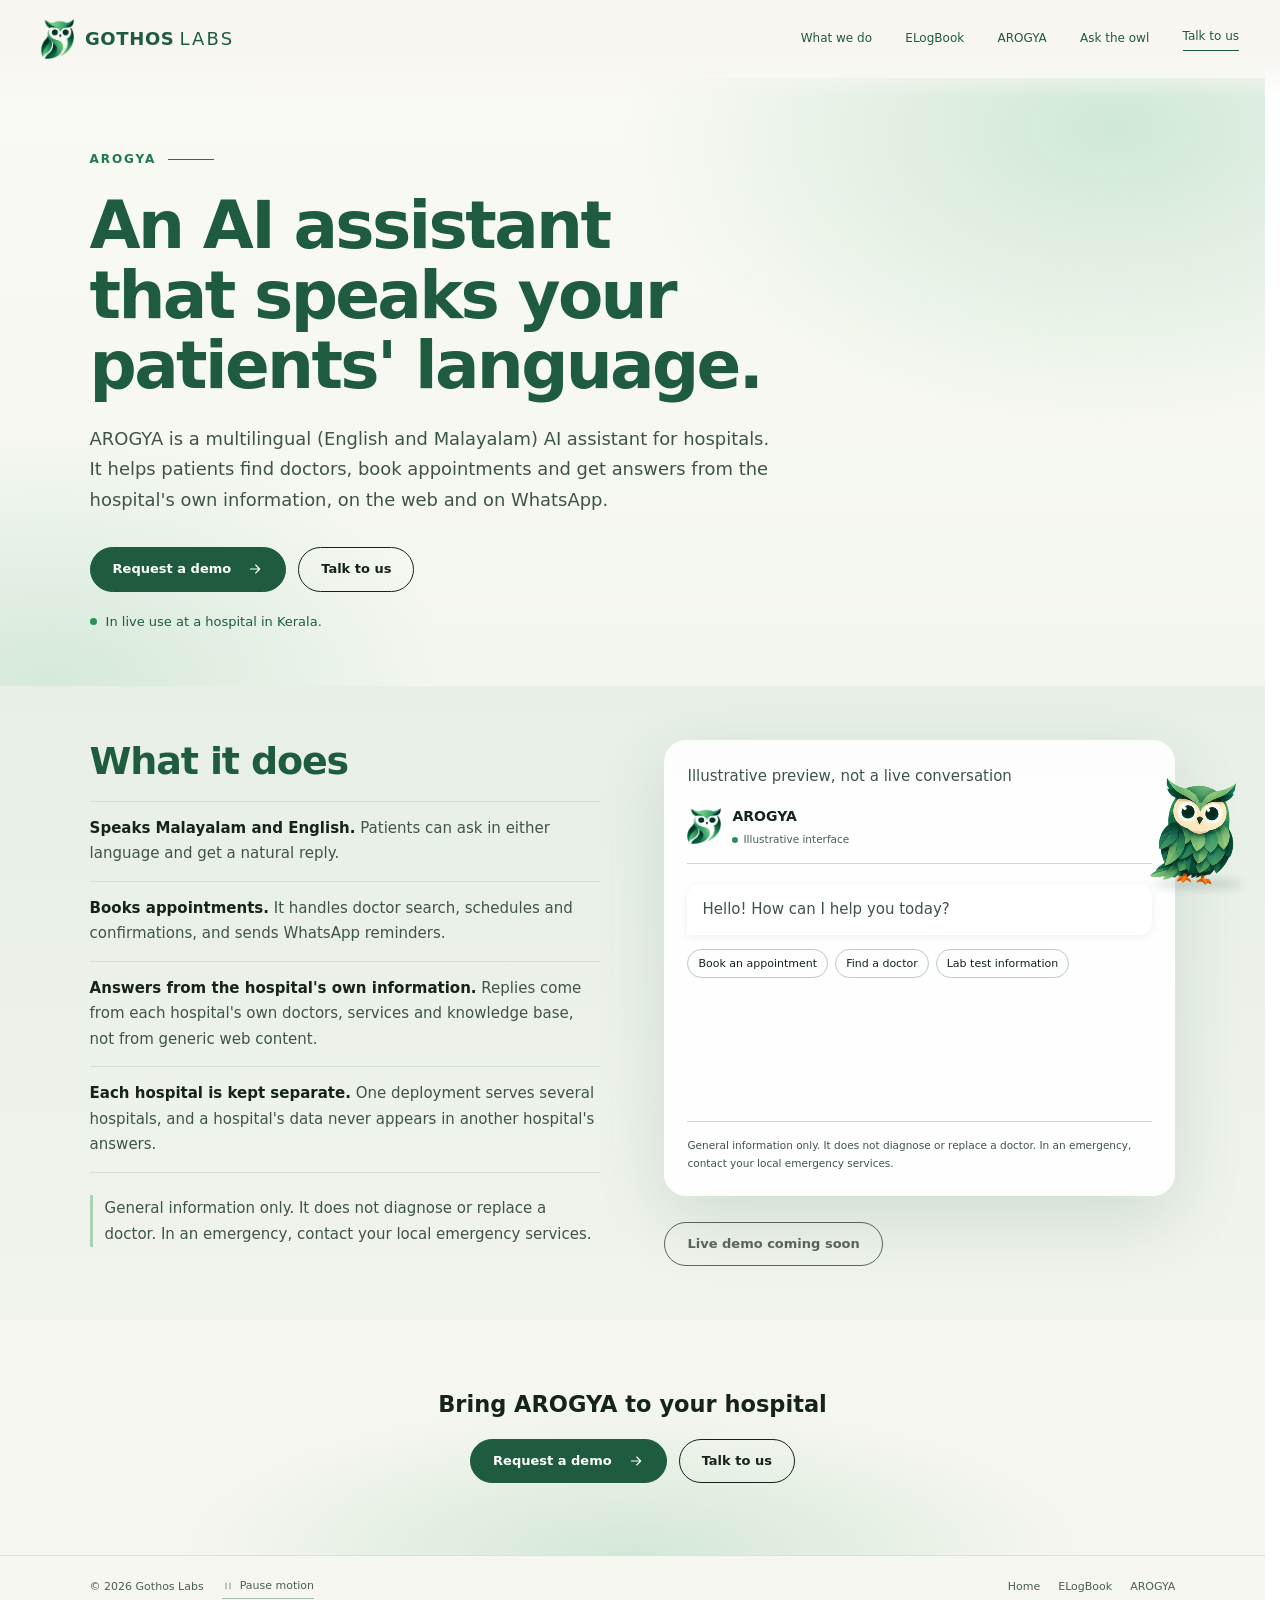
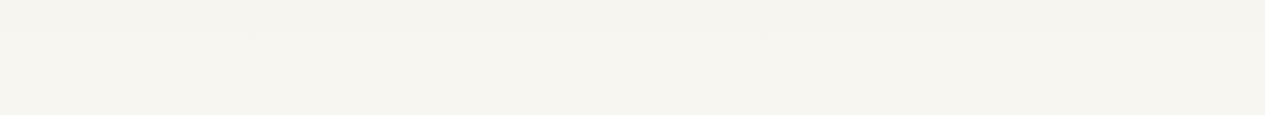
==== arogya.html @ 350c5240 "Rebuild landing as six full-screen sections with product pages Six-section deck with a one-gesture-p" ====
<!doctype html>
<html lang="en"><head>
<meta charset="utf-8"><meta name="viewport" content="width=device-width,initial-scale=1"><meta name="theme-color" content="#f7f6f1"><meta name="description" content="AROGYA is a multilingual (English and Malayalam) AI assistant for hospitals. It helps patients find doctors, book appointments and get answers from the hospital's own information, on the web and on WhatsApp."><title>AROGYA | Gothos Labs</title>
<link rel="icon" type="image/png" href="assets/logo/gothos-logo.png"><link rel="preload" href="assets/owl/owl-atlas.webp" as="image" type="image/webp"><link rel="preload" href="fonts/poppins-400.woff2" as="font" type="font/woff2" crossorigin><link rel="stylesheet" href="styles.css?v=deck-3"><link rel="stylesheet" href="product-page.css?v=deck-3"><link rel="stylesheet" href="owl-chat.css?v=deck-3"><script defer src="site.js?v=deck-3"></script><script defer src="owl.js?v=deck-3"></script><script defer src="chat.js?v=sprite-1"></script>
</head><body class="product-page">
<a class="skip-link" href="#main">Skip to content</a><svg aria-hidden="true" class="svg-definitions" xmlns="http://www.w3.org/2000/svg"><defs>
<symbol id="arrow" viewBox="0 0 24 24"><path d="M5 12h14m-6-6 6 6-6 6" fill="none" stroke="currentColor" stroke-linecap="round" stroke-linejoin="round" stroke-width="1.6"></path></symbol>
</defs></svg>
<header class="site-header"><a class="brand" href="index.html#top" aria-label="Gothos Labs home"><img src="assets/logo/gothos-logo.png" alt="" width="33" height="40"><span>GOTHOS<span class="brand-labs">LABS</span></span></a><nav class="nav-links" id="navigation" aria-label="Main navigation"><a href="index.html#what-we-do">What we do</a><a href="elogbook.html">ELogBook</a><a href="arogya.html" aria-current="page">AROGYA</a><button type="button" data-chat>Ask the owl</button><a class="nav-cta" href="index.html#contact">Talk to us</a></nav><button class="menu-button" id="menu-button" type="button" aria-label="Open navigation" aria-controls="navigation" aria-expanded="false"><svg aria-hidden="true" viewBox="0 0 24 24" fill="none" stroke="currentColor" stroke-width="1.5"><path d="M5 8h14M5 16h14"/></svg></button></header>
<main id="main" class="product-main" tabindex="-1">

<section class="pp-hero" aria-labelledby="page-title"><div class="pp-wrap">
  <p class="kicker">AROGYA</p>
  <h1 id="page-title">An AI assistant that speaks your patients' language.</h1>
  <p class="pp-lede">AROGYA is a multilingual (English and Malayalam) AI assistant for hospitals. It helps patients find doctors, book appointments and get answers from the hospital's own information, on the web and on WhatsApp.</p>
  <div class="button-row"><a class="pill pill--solid" href="index.html#contact">Request a demo <svg aria-hidden="true" viewBox="0 0 24 24"><use href="#arrow"/></svg></a><a class="pill" href="index.html#contact">Talk to us</a></div>
  <p class="proof-line pilot-line"><i aria-hidden="true"></i>In live use at a hospital in Kerala.</p>
</div></section>

<section class="pp-section pp-section--tint" id="assistant" aria-labelledby="what-title"><div class="pp-wrap pp-two">
  <div>
    <h2 id="what-title">What it does</h2>
    <ul class="what-list"><li><strong>Speaks Malayalam and English.</strong> Patients can ask in either language and get a natural reply.</li><li><strong>Books appointments.</strong> It handles doctor search, schedules and confirmations, and sends WhatsApp reminders.</li><li><strong>Answers from the hospital's own information.</strong> Replies come from each hospital's own doctors, services and knowledge base, not from generic web content.</li><li><strong>Each hospital is kept separate.</strong> One deployment serves several hospitals, and a hospital's data never appears in another hospital's answers.</li></ul>
    <p class="disclaimer" style="margin-top:22px">General information only. It does not diagnose or replace a doctor. In an emergency, contact your local emergency services.</p>
  </div>
  <div>
    <aside class="assistant-card" aria-label="Illustrative AROGYA preview"><p class="assistant-card-label">Illustrative preview, not a live conversation</p><div class="assistant-card-header"><img class="assistant-avatar" src="assets/logo/gothos-logo.png" alt="" width="29" height="36"><div><strong>AROGYA</strong><small><span class="online-dot"></span>Illustrative interface</small></div></div><div class="assistant-conversation" aria-label="Example administrative conversation"><p class="preview-bubble sequence-item" data-sequence="0">Hello! How can I help you today?</p><div class="preview-options sequence-item" data-sequence="1"><span>Book an appointment</span><span>Find a doctor</span><span>Lab test information</span></div><p class="preview-bubble user sequence-item" data-sequence="2">Book an appointment</p><div class="preview-typing" id="assistant-typing" aria-label="Example typing indicator" hidden><span></span><span></span><span></span></div><p class="preview-bubble sequence-item" data-sequence="3">Of course. Which department would you like to visit?</p></div><p class="disclaimer">General information only. It does not diagnose or replace a doctor. In an emergency, contact your local emergency services.</p></aside>
    <div class="button-row"><button class="pill" type="button" data-live-assistant disabled>Live demo coming soon</button></div>
  </div>
</div></section>

<section class="pp-cta" aria-labelledby="cta-title"><div class="pp-wrap">
  <h2 id="cta-title">Bring AROGYA to your hospital</h2>
  <div class="button-row"><a class="pill pill--solid" href="index.html#contact">Request a demo <svg aria-hidden="true" viewBox="0 0 24 24"><use href="#arrow"/></svg></a><a class="pill" href="index.html#contact">Talk to us</a></div>
</div></section>

<div class="pp-foot"><div class="pp-wrap"><footer class="slim-footer"><div class="footer-settings"><span>© <span id="year">2026</span> Gothos Labs</span><button id="motion-control" class="motion-control" type="button" aria-pressed="false"><svg aria-hidden="true" viewBox="0 0 18 18" fill="none" stroke="currentColor"><path id="motion-icon" d="M6 4v10M12 4v10"/></svg><span>Pause motion</span></button></div><nav aria-label="Footer navigation"><a href="index.html#top">Home</a><a href="elogbook.html">ELogBook</a><a href="arogya.html">AROGYA</a></nav></footer></div></div>
</main>
<div id="owl-layer"><div id="shadow" aria-hidden="true"></div><div id="owl"><span class="owl-sprite" aria-hidden="true"></span><button class="owl-hit" type="button" data-chat aria-label="Open Hoot, Gothos's website guide"></button></div></div>
<dialog class="modal demo-dialog" id="assistant-dialog" aria-labelledby="demo-title" aria-modal="true"><div class="dialog-heading"><h2 id="demo-title">AROGYA</h2><button class="dialog-close" type="button" aria-label="Close assistant demo">×</button></div><p class="demo-notice">Demo only. Please don't enter personal health information.</p><div id="demo-host" class="demo-host"></div><p><a id="demo-new-tab" target="_blank" rel="noopener noreferrer">Open in a new tab</a></p><p class="disclaimer">General information only. It does not diagnose or replace a doctor. In an emergency, contact your local emergency services.</p></dialog>
<dialog class="chat-dialog" id="chat-dialog" aria-labelledby="chat-title" aria-modal="true"><div class="chat-panel"><header class="chat-header"><span class="chat-owl-avatar" aria-hidden="true"></span><div><h2 id="chat-title">Hoot, your Gothos guide</h2><p><span class="online-dot"></span>Online · Website guide</p></div><button class="dialog-close" type="button" aria-label="Close Hoot">×</button></header><div class="chat-messages" id="chat-messages" role="log" aria-live="polite" aria-relevant="additions" aria-label="Conversation with Hoot"></div><div class="chat-typing" id="chat-typing" role="status" hidden><i></i><i></i><i></i><span class="sr-only">Hoot is typing</span></div><form class="chat-form" id="chat-form"><label class="sr-only" for="chat-input">Message Hoot</label><input id="chat-input" name="message" autocomplete="off" maxlength="1200" placeholder="Ask about Gothos Labs…" required><button type="submit" aria-label="Send message"><svg aria-hidden="true" viewBox="0 0 24 24" fill="none" stroke="currentColor" stroke-width="1.7"><path d="M5 12h14m-6-6 6 6-6 6"/></svg></button></form><p class="chat-local-note">Company questions only. Please don't share health information.</p></div></dialog>
<noscript><style>#owl-layer,[data-chat],[data-live-assistant],.motion-control,.menu-button{display:none!important}.nav-links{display:flex;position:static;box-shadow:none;border:0;padding:0;font-size:10px;gap:10px}.sequence-item{opacity:1;transform:none}</style><p class="no-js-note">The owl guide needs JavaScript. Product information and navigation remain available.</p></noscript>
</body></html>
---- styles.css ----
@font-face{font-family:Poppins;src:url('fonts/poppins-300.woff2') format('woff2');font-weight:300;font-display:swap}
@font-face{font-family:Poppins;src:url('fonts/poppins-400.woff2') format('woff2');font-weight:400;font-display:swap}
@font-face{font-family:Poppins;src:url('fonts/poppins-500.woff2') format('woff2');font-weight:500;font-display:swap}
@font-face{font-family:Poppins;src:url('fonts/poppins-600.woff2') format('woff2');font-weight:600;font-display:swap}
@font-face{font-family:Poppins;src:url('fonts/poppins-700.woff2') format('woff2');font-weight:700;font-display:swap}
@font-face{font-family:Poppins;src:url('fonts/poppins-800.woff2') format('woff2');font-weight:800;font-display:swap}
:root{--bg:#f7f6f1;--sage:#dde9df;--emerald:#2f8f5b;--emerald-text:#1f7a49;--forest:#1e5b3f;--deep:#123d2b;--ink:#14231b;--muted:#4a5f53;--pad:clamp(18px,3.2vw,46px);--gx:clamp(22px,7vw,120px);--header:78px;--owl:min(43vh,24.5vw)}
@supports(height:100dvh){:root{--owl:min(43dvh,24.5vw)}}
*{box-sizing:border-box}html:has(.product-page){scrollbar-gutter:stable}body{margin:0;background:var(--bg);color:var(--ink);font:15px/1.6 Poppins,system-ui,sans-serif}button,input,textarea,select{font:inherit;color:inherit}button{cursor:pointer}button:disabled{cursor:not-allowed}a{color:inherit}a,button,input,textarea,select{-webkit-tap-highlight-color:transparent}button:focus-visible,a:focus-visible,input:focus-visible,select:focus-visible,textarea:focus-visible,summary:focus-visible{outline:3px solid #33824e;outline-offset:5px}h1,h2,h3,p{margin:0}h1,h2,h3{line-height:1.12}[tabindex="-1"]:focus{outline:none}svg{display:block;width:24px;height:24px;flex:none}.svg-definitions{position:absolute;width:0;height:0;overflow:hidden}.sr-only{position:absolute;width:1px;height:1px;overflow:hidden;clip-path:inset(50%);white-space:nowrap}.skip-link{position:fixed;top:-80px;left:20px;z-index:200;padding:12px 20px;background:var(--forest);color:#fff;border-radius:30px}.skip-link:focus{top:12px}[hidden]{display:none!important}

/* Header */
.site-header{position:fixed;inset:0 0 auto;z-index:30;height:var(--header);padding:0 var(--pad);display:flex;align-items:center;justify-content:space-between;gap:24px;color:var(--forest)}
.site-header::before{content:'';position:absolute;inset:0 0 -20px;z-index:-1;background:linear-gradient(var(--bg) 60%,rgba(247,246,241,0));pointer-events:none}
.brand{display:flex;align-items:center;gap:11px;text-decoration:none;white-space:nowrap;font-size:18px;font-weight:700;letter-spacing:.035em}.brand img{width:33px;height:40px;object-fit:contain}.brand-labs{font-weight:300;letter-spacing:.12em;margin-left:5px}
.nav-links{display:flex;gap:clamp(18px,2.6vw,40px);align-items:center}.nav-links a,.nav-links button{font-size:12px;text-decoration:none;border:0;background:none;padding:0}.nav-links a:hover,.nav-links button:hover{text-decoration:underline;text-underline-offset:6px}.nav-links [aria-current=true]{font-weight:600}.nav-links .nav-cta{border-bottom:1px solid currentColor;padding-bottom:3px;font-weight:500}
.menu-button{display:none;border:1px solid currentColor;border-radius:50%;width:38px;height:38px;background:none;align-items:center;justify-content:center;color:var(--forest)}

/* Buttons */
.pill{display:inline-flex;justify-content:center;align-items:center;gap:16px;white-space:nowrap;text-decoration:none;border:1.8px solid currentColor;border-radius:999px;padding:12px 22px;font-size:13px;font-weight:600;line-height:1.4;background:transparent;transition:color .25s,background .25s,transform .25s}.pill svg{width:16px;height:16px}.pill:hover:not(:disabled){background:var(--forest);border-color:var(--forest);color:#fff;transform:translateY(-2px)}.pill--solid{background:var(--forest);border-color:var(--forest);color:#fff}.pill--solid:hover:not(:disabled){background:var(--deep)}.pill:disabled{opacity:.68}.button-row{display:flex;gap:12px;align-items:center;flex-wrap:wrap;margin-top:26px}

/* Deck: six full-screen sections changed one at a time by section-scroll.js. */
/* Without the deck (no script, a short or zoomed screen, or text that does not fit)
   the sections simply stack and the page scrolls. section-scroll.js adds .deck-mode
   to <html> only where every section fits the screen. */
.deck{position:relative}
.deck-mode body{overflow:hidden}
.deck-mode .deck{position:fixed;left:0;top:0;width:100%;height:100vh;height:100svh;height:100dvh;overflow:hidden;overflow:clip}
.deck-mode .deck-track{display:flex;flex-direction:column;height:100%;will-change:transform}
.slide{position:relative;isolation:isolate;overflow:hidden;overflow:clip;min-height:100svh}
.deck-mode .slide{flex:0 0 100%;height:100%;min-height:0}
.slide-inner{position:relative;min-height:100svh;padding:calc(var(--header) + 14px) var(--gx) clamp(20px,4.6vh,44px)}
.deck-mode .slide-inner{position:absolute;inset:0;min-height:0}
.slide::before{content:'';position:absolute;inset:0;z-index:-1;pointer-events:none;opacity:.9;background-repeat:no-repeat;
 --leaf:url("data:image/svg+xml,%3Csvg xmlns='http://www.w3.org/2000/svg' viewBox='0 0 60 60'%3E%3Cpath fill='%2379a98a' fill-opacity='.2' d='M8 51C0 21 29 9 52 8C53 30 35 56 8 51Z'/%3E%3C/svg%3E");
 background-image:var(--leaf),var(--leaf),var(--leaf),var(--leaf),var(--leaf);background-size:78px,46px,34px,92px,40px;background-position:6% 14%,19% 74%,44% 9%,86% 26%,93% 70%}
.slide:nth-child(even)::before{transform:scaleX(-1)}
.s-hero{background:radial-gradient(60% 55% at 85% 12%,rgba(190,225,200,.75),transparent 70%),radial-gradient(55% 60% at 8% 100%,rgba(205,230,213,.85),transparent 70%),linear-gradient(180deg,#fbfaf6,#f1f4ec)}
.s-wwd{background:radial-gradient(55% 60% at 12% 14%,rgba(196,226,205,.7),transparent 70%),radial-gradient(50% 55% at 92% 96%,rgba(205,230,213,.8),transparent 70%),linear-gradient(180deg,#fbfaf6,#f2f5ee)}
.s-elb{background:radial-gradient(60% 60% at 92% 10%,rgba(196,226,205,.8),transparent 70%),linear-gradient(160deg,#e9f1e8,#f6f6f0 72%)}
.s-arogya{background:radial-gradient(55% 60% at 8% 86%,rgba(196,226,205,.75),transparent 70%),radial-gradient(45% 50% at 95% 6%,rgba(214,234,219,.9),transparent 70%),linear-gradient(200deg,#fcfbf8,#f1f5ee)}
.s-owl{background:radial-gradient(48% 56% at 50% 52%,rgba(183,219,195,.7),transparent 72%),linear-gradient(180deg,#f9f8f3,#eef4ec)}
.s-contact{background:radial-gradient(60% 55% at 6% 100%,rgba(196,226,205,.85),transparent 70%),radial-gradient(45% 50% at 96% 8%,rgba(214,234,219,.85),transparent 70%),linear-gradient(180deg,#fbfaf6,#f1f4ec)}

.deck-dots{display:none;position:fixed;right:clamp(2px,1.6vw,22px);top:50%;transform:translateY(-50%);z-index:25;flex-direction:column;margin:0;padding:0}
.deck-mode .deck-dots{display:flex}
.deck-dots a{display:grid;place-items:center;width:26px;height:26px;text-decoration:none}
.deck-dots a::before{content:'';width:8px;height:8px;border-radius:50%;border:1.5px solid var(--forest);opacity:.55;transition:background .3s,opacity .3s,transform .3s}
.deck-dots a[aria-current=true]::before{background:var(--forest);opacity:1;transform:scale(1.3)}

/* Shared slide type */
.kicker{display:flex;align-items:center;gap:12px;font-size:12px;font-weight:600;letter-spacing:.16em;text-transform:uppercase;color:var(--emerald-text);margin-bottom:clamp(10px,2.4vh,22px)}.kicker::after{content:'';width:46px;height:1px;background:currentColor}
.slide h2{font-weight:700;font-size:clamp(28px,min(4.3vw,7.3vh),66px);line-height:1.06;letter-spacing:-.035em;color:var(--forest);max-width:14ch;text-wrap:balance}
.lede{margin-top:clamp(12px,2.8vh,26px);font-size:clamp(13.5px,min(1.18vw,2.2vh),18px);line-height:1.7;color:#3f5448;max-width:520px}
.perch{display:none;flex:none;width:calc(var(--owl)*.52);height:calc(var(--owl)*.6);pointer-events:none}.deck-mode .perch{display:block}
.cta-row{display:flex;align-items:flex-end;gap:clamp(8px,2vw,22px);margin-top:clamp(8px,2vh,18px)}.cta-row .pill{margin-bottom:clamp(4px,1.4vh,14px)}
/* The whole screenshot always shows: it scales down to the room left, keeping its shape, and is never cropped. */
.shot{margin:0;min-width:0;min-height:0;display:grid;grid-template-rows:minmax(0,1fr) auto;justify-items:start}
.shot img{display:block;width:auto;height:auto;max-width:100%;max-height:calc(100vh - var(--header) - 100px);min-height:0;border-radius:clamp(10px,1.6vw,18px);border:1px solid rgba(30,91,63,.14);box-shadow:0 26px 60px -28px rgba(30,91,63,.45),0 2px 8px rgba(30,91,63,.08);background:#fff}
@supports(height:100dvh){.shot img{max-height:calc(100dvh - var(--header) - 100px)}}
.shot figcaption{font-size:clamp(10px,1.5vh,11.5px);color:var(--muted);margin-top:10px}

/* 1 Hero */
.s-hero .slide-inner{display:grid;place-items:center;text-align:center}
.hero-copy{position:relative;z-index:2;margin-bottom:6vh}
.hero-company{font-size:clamp(14px,min(1.5vw,2.6vh),22px);font-weight:600;letter-spacing:.14em;text-transform:uppercase;color:var(--emerald-text)}
.s-hero h1{margin-top:clamp(10px,2.4vh,22px);font-weight:800;font-size:clamp(40px,min(7.4vw,12.4vh),118px);line-height:1.04;letter-spacing:-.05em;color:var(--forest);text-wrap:balance}
.hero-rule{display:block;width:64px;height:3px;border-radius:3px;background:linear-gradient(90deg,#2f8f5b,#a9d3b4);margin:clamp(16px,3.6vh,32px) auto 0}
.s-hero .perch{position:absolute;right:7%;bottom:max(20px,5vh)}

/* 2 What we do */
.s-wwd .slide-inner{display:grid;grid-template-columns:minmax(0,1.05fr) minmax(0,.95fr);column-gap:7%;align-items:center}
.wwd-side{display:flex;justify-content:center;align-items:center;min-width:0}

/* 3 ELogBook, 4 AROGYA */
.s-elb .slide-inner,.s-arogya .slide-inner{display:grid;grid-template-columns:minmax(0,.9fr) minmax(0,1.1fr);grid-template-areas:"text shot" "cta shot";grid-template-rows:auto auto;column-gap:6%;align-content:center;align-items:end}
.s-arogya .slide-inner{grid-template-columns:minmax(0,1.1fr) minmax(0,.9fr);grid-template-areas:"shot text" "shot cta"}
.slide-text{grid-area:text;align-self:end}.slide-text .lede{max-width:480px}
.s-elb .shot,.s-arogya .shot{grid-area:shot;align-self:center}
.s-arogya .shot img{max-width:min(100%,560px)}
.slide-cta{grid-area:cta;align-self:start}
.s-arogya .disclaimer{font-size:clamp(10.5px,1.5vh,12px);line-height:1.6;color:var(--muted);max-width:480px;margin-top:clamp(8px,1.8vh,16px);border-left:3px solid #a9d3b4;padding-left:12px}

/* 5 Talk to the owl */
.s-owl .slide-inner{display:flex;flex-direction:column;justify-content:center;align-items:center;text-align:center}
.s-owl h2{max-width:none;font-size:clamp(34px,min(6.2vw,11vh),96px)}
.s-owl .lede{margin-inline:auto;max-width:520px}
.s-owl .cta-row{justify-content:center;margin-top:clamp(10px,2.4vh,24px)}

/* 6 Contact */
.s-contact .slide-inner{display:grid;grid-template-columns:minmax(0,.9fr) minmax(0,1.1fr);column-gap:7%;align-items:center;padding-bottom:clamp(54px,9vh,80px)}
.contact-intro{display:flex;flex-direction:column;align-items:flex-start}
.s-contact h2{max-width:none;font-size:clamp(34px,min(6.2vw,11vh),92px)}
.contact-intro .perch{margin-top:clamp(4px,2vh,22px)}
.enquiry-form{display:grid;grid-template-columns:1fr 1fr;gap:clamp(8px,1.6vh,14px) 14px;max-width:520px;width:100%;justify-self:end;padding:clamp(14px,2.6vh,28px) clamp(16px,2vw,28px);border-radius:clamp(18px,2.2vw,26px);background:rgba(255,255,255,.64);border:1px solid rgba(255,255,255,.9);box-shadow:0 30px 80px rgba(30,91,63,.12)}
.enquiry-form label{display:flex;flex-direction:column;gap:5px;font-size:11px;font-weight:500;min-width:0}.enquiry-form .full{grid-column:1/-1}
.enquiry-form input,.enquiry-form select,.enquiry-form textarea{width:100%;border:1px solid #9eb7a5;border-radius:9px;background:#ffffff90;padding:9px 12px;font-size:12px;min-height:40px;outline-offset:3px}
.enquiry-form textarea{resize:none;min-height:clamp(58px,10vh,96px)}
.enquiry-form .pill{justify-self:start;font-size:12px;padding:11px 22px}
.local-note{font-size:10.5px;color:var(--muted);line-height:1.6}.form-status{font-size:11px;color:var(--forest);min-height:0}.form-status:empty{display:none}
.enquiry-form ::placeholder,.chat-form input::placeholder{color:var(--muted);opacity:1}
.slim-footer{position:absolute;left:var(--gx);right:var(--gx);bottom:clamp(10px,2.4vh,22px);display:flex;align-items:center;justify-content:space-between;flex-wrap:wrap;gap:4px 18px;font-size:11px;color:var(--muted);z-index:3}
.slim-footer nav{display:flex;gap:18px}.slim-footer a{text-decoration:none}.slim-footer a:hover{text-decoration:underline}
.footer-settings{display:flex;align-items:center;gap:18px;flex-wrap:wrap}
/* Scrolling fallback: the footer line sits after the form, with room below it for the owl that perches in the corner. */
html:not(.deck-mode) .s-contact .slide-inner{padding-bottom:140px;align-content:start}
html:not(.deck-mode) .s-contact .slim-footer{position:relative;left:auto;right:auto;bottom:auto;grid-column:1/-1;margin-top:28px}
.motion-control{display:flex;gap:6px;align-items:center;background:none;border:0;border-bottom:1px solid #a8bbae;padding:3px 0;font-size:11px}.motion-control svg{width:12px;height:12px}

/* Entrance: runs when a slide becomes current. */
@keyframes rise{from{opacity:0;transform:translateY(18px)}to{opacity:1;transform:none}}
.js .slide.is-current .rv{animation:rise .8s cubic-bezier(.2,.7,.2,1) both;animation-delay:calc(var(--i,0)*90ms + 160ms)}
.motion-off .rv{animation:none!important}
@keyframes slide-fade{from{opacity:.2}to{opacity:1}}
.slide.fade-in{animation:slide-fade .18s ease-out}

/* Dialogs (product pages) */
.modal{border:1px solid #c4d6c8;border-radius:24px;background:var(--bg);color:var(--ink);box-shadow:0 25px 120px #092e2a40;padding:28px;max-height:88svh;width:min(1080px,94vw);overflow:auto}.modal::backdrop{background:#173c2c50;backdrop-filter:blur(10px)}.dialog-heading{display:flex;align-items:center;justify-content:space-between;gap:20px;margin-bottom:24px}.dialog-heading h2{font-size:24px;font-weight:600}.dialog-heading p{font-size:10px;color:var(--muted);margin-bottom:5px}.dialog-close{border:1px solid #aec5b5;border-radius:50%;width:36px;height:36px;background:transparent;flex:none;font-size:22px;display:grid;place-items:center;line-height:1}.preview-dialog-note{font-size:11px;line-height:1.7;color:var(--muted);margin-top:18px}.demo-dialog{width:min(1000px,95vw)}.demo-notice{font-size:11px;margin:0 0 16px;padding:12px;background:var(--sage);border-radius:9px;color:var(--ink)}.demo-host iframe{width:100%;height:55svh;border:1px solid #bfd2c5;border-radius:12px;background:#fff}.demo-dialog .disclaimer{max-width:none}.demo-dialog a{font-size:12px}.no-js-note{padding:20px;background:var(--sage);font-size:12px}
.online-dot{display:inline-block;width:6px;height:6px;border-radius:50%;background:var(--emerald);margin-right:5px}
.disclaimer{font-size:11px;line-height:1.7;color:var(--muted)}

@keyframes typing{to{opacity:.3;transform:translateY(-3px)}}

/* Short screens */
@media(max-height:760px) and (min-width:760px){.kicker{font-size:11px}.lede{line-height:1.6}.enquiry-form label{font-size:10.5px}.enquiry-form input,.enquiry-form select{min-height:36px;padding:7px 12px}}

/* Phones and narrow windows */
@media(max-width:1000px) and (min-width:760px){.brand{font-size:15px}.site-header{gap:15px}.nav-links{gap:16px}.s-elb .slide-inner,.s-arogya .slide-inner{column-gap:4%}.s-wwd .slide-inner{column-gap:5%}}
@media(max-width:759px){
 :root{--header:68px;--owl:min(50vw,28vh);--gx:22px}
 @supports(height:100dvh){:root{--owl:min(50vw,28dvh)}}
 .site-header{padding:0 18px;gap:8px}.brand{font-size:14px;gap:7px}.brand img{width:28px;height:34px}.brand-labs{margin-left:3px}.menu-button{display:flex}
 .nav-links{display:none;position:absolute;top:calc(var(--header) - 4px);left:14px;right:14px;padding:22px;background:var(--bg);color:var(--forest);box-shadow:0 14px 30px #153a2015;border:1px solid #c4d6c8;border-radius:15px;flex-direction:column;align-items:stretch;gap:20px}.nav-links.open{display:flex}.nav-links a,.nav-links button{font-size:14px;text-align:left}.nav-links .nav-cta{border:0;padding:0;font-weight:500}
 .slide-inner{padding-top:calc(var(--header) + 10px);padding-bottom:18px}
 .deck-dots a{width:22px;height:22px}
 .kicker{font-size:11px;margin-bottom:8px}.kicker::after{width:30px}
 .slide h2{font-size:clamp(25px,min(8.2vw,4.6vh),34px);max-width:none}
 .lede{font-size:13.5px;line-height:1.6;margin-top:10px}
 .s-arogya .disclaimer{font-size:10.5px;margin-top:8px}
 .cta-row{margin-top:6px}.cta-row .pill{font-size:12px;padding:11px 18px;margin-bottom:6px}
 .s-hero .slide-inner{place-items:center start;text-align:left}.hero-copy{margin-bottom:12vh}.hero-rule{margin-left:0}
 .s-hero h1{font-size:clamp(36px,10.4vw,56px)}
 .s-hero .perch{right:12%;bottom:max(18px,4vh)}
 .s-wwd .slide-inner{grid-template-columns:1fr;align-content:center;row-gap:0}.wwd-side{justify-content:flex-end;margin-top:8px}
 .s-elb .slide-inner,.s-arogya .slide-inner{grid-template-columns:minmax(0,1fr);grid-template-rows:auto minmax(0,1fr) auto;grid-template-areas:"text" "shot" "cta";align-content:stretch;align-items:start;row-gap:10px}
 .s-arogya .slide-inner{grid-template-columns:minmax(0,1fr);grid-template-areas:"text" "shot" "cta"}
 .s-elb .shot,.s-arogya .shot{align-self:stretch}.shot img{border-radius:12px;max-height:100%}.shot figcaption{margin-top:6px} .slide-cta{align-self:end}
 .s-owl h2{font-size:clamp(34px,11vw,52px)}
 .s-contact .slide-inner{grid-template-columns:minmax(0,1fr);align-content:start;row-gap:8px;padding-top:calc(var(--header) + 20px);padding-bottom:50px;align-items:start}
 .contact-intro{flex-direction:row;align-items:flex-end;justify-content:space-between;gap:10px}.s-contact h2{font-size:clamp(32px,10vw,44px)}.contact-intro .perch{margin-top:0}
 .enquiry-form{max-width:none;justify-self:stretch;padding:12px 14px;gap:7px 10px;border-radius:18px}
 .enquiry-form input,.enquiry-form select,.enquiry-form textarea{font-size:14px;min-height:38px;padding:7px 11px}.enquiry-form textarea{min-height:56px}.enquiry-form label{font-size:10.5px;gap:3px}
 .local-note{font-size:10px;line-height:1.5}
 .slim-footer{left:18px;right:18px;bottom:10px;font-size:10px;gap:2px 12px}.slim-footer nav{gap:12px}.footer-settings{gap:12px}.motion-control{font-size:10px}
 .modal{padding:20px;width:96vw;border-radius:18px;max-height:91svh}.dialog-heading h2{font-size:20px}.dialog-heading{margin-bottom:18px}.pill{font-size:12px;padding:12px 20px}
}
@media(prefers-reduced-motion:reduce){html{scroll-behavior:auto}*,*::before,*::after{animation:none!important;transition:none!important}.slide.fade-in{animation:slide-fade .18s ease-out!important}}
---- product-page.css ----
/* Product pages (elogbook.html, arogya.html): ordinary scrolling pages in the landing page's calm and airy look. */
body.product-page{background:linear-gradient(180deg,#fbfaf6,#f3f6ef 40%,#f7f6f1)}
.product-main{padding-top:var(--header);min-height:100vh}
.pp-wrap{width:min(1100px,calc(100% - 2 * var(--gx)));margin-inline:auto}
.pp-hero{position:relative;overflow:hidden;isolation:isolate;padding:clamp(36px,8vh,88px) 0 clamp(30px,6vh,60px);background:radial-gradient(55% 70% at 88% 8%,rgba(190,225,200,.7),transparent 70%),radial-gradient(45% 60% at 4% 100%,rgba(205,230,213,.8),transparent 70%)}
.pp-hero h1{font-weight:800;font-size:clamp(32px,5.2vw,66px);line-height:1.06;letter-spacing:-.04em;color:var(--forest);max-width:18ch;text-wrap:balance}
.pp-lede{margin-top:clamp(14px,2.6vh,24px);font-size:clamp(15px,1.4vw,19px);line-height:1.7;color:#3f5448;max-width:680px}
.pp-hero .button-row{margin-top:clamp(20px,3.6vh,32px)}
.pilot-line,.proof-line{display:flex;align-items:center;gap:9px;font-size:13px;font-weight:500;color:var(--forest);margin-top:20px}
.pilot-line i,.proof-line i{display:inline-block;width:7px;height:7px;border-radius:50%;background:var(--emerald);flex:none}
.pp-section{padding:clamp(30px,6vh,60px) 0}
.pp-section--tint{background:linear-gradient(180deg,rgba(221,233,223,.55),rgba(221,233,223,.2))}
.pp-section h2{font-weight:700;font-size:clamp(24px,3vw,38px);line-height:1.12;letter-spacing:-.03em;color:var(--forest);margin-bottom:clamp(12px,2vh,20px)}
.pp-section p{font-size:15px;line-height:1.75;color:#3f5448;max-width:720px}
.pp-two{display:grid;grid-template-columns:minmax(0,1fr) minmax(0,1fr);gap:clamp(24px,5vw,72px);align-items:start}
.pp-note{font-size:12px;color:var(--muted);margin-top:14px;max-width:none}
.pp-cta{padding:clamp(40px,8vh,84px) 0;text-align:center;background:radial-gradient(50% 90% at 50% 100%,rgba(196,226,205,.7),transparent 72%)}
.pp-cta .button-row{justify-content:center;margin-top:0}
.pp-cta h2{margin-bottom:22px}
.pp-foot{padding:18px 0 calc(26px + 90px);border-top:1px solid #d6e3d8}
.pp-foot .slim-footer{position:static;display:flex}
.product-page .slim-footer{color:var(--muted)}
.product-page .disclaimer{max-width:560px;border-left:3px solid #a9d3b4;padding-left:12px}

/* AROGYA */
.what-list{list-style:none;margin:0;padding:0;display:grid;gap:0;max-width:720px}
.what-list li{padding:14px 0;border-top:1px solid #d3e0d5;font-size:15px;line-height:1.7;color:#3f5448}.what-list li:last-child{border-bottom:1px solid #d3e0d5}.what-list strong{font-weight:600;color:var(--ink)}
.assistant-card{border:1px solid #ffffff;background:#ffffffe8;border-radius:22px;box-shadow:0 24px 70px rgba(30,91,63,.14);color:var(--ink);padding:22px;width:100%;max-width:560px}
.assistant-card-label{font-size:11px;color:var(--muted);margin-bottom:14px}
.assistant-card-header{display:flex;align-items:center;gap:11px;padding-bottom:16px;border-bottom:1px solid #cddacf}.assistant-avatar{width:34px;height:36px}.assistant-card-header strong{font-size:14px;font-weight:600}.assistant-card-header small{display:block;font-size:10.5px;color:var(--muted);margin-top:3px}
.assistant-conversation{min-height:230px;padding-top:20px;display:flex;flex-direction:column;gap:14px}
.preview-bubble{padding:12px 15px;border-radius:13px 13px 13px 3px;font-size:12.5px;line-height:1.6;background:#fff;max-width:90%;box-shadow:0 2px 10px #163d2010}.preview-bubble.user{background:var(--forest);color:#fff;align-self:flex-end;border-radius:13px 13px 3px 13px}
.preview-options{display:flex;gap:7px;flex-wrap:wrap}.preview-options span{border:1px solid #b8cdbb;border-radius:999px;font-size:11px;padding:5px 10px}
.assistant-card .disclaimer{font-size:10.5px;border-top:1px solid #cddacf;padding-top:14px;margin-top:14px;max-width:none;border-left:0;padding-left:0}
.sequence-item{opacity:0;transform:translateY(10px);transition:opacity .4s,transform .4s}.sequence-item.shown{opacity:1;transform:none}
.preview-typing{display:flex;gap:4px;padding:10px}.preview-typing span{width:4px;height:4px;background:#456d50;border-radius:50%;animation:typing .8s infinite alternate}.preview-typing span:nth-child(2){animation-delay:.15s}.preview-typing span:nth-child(3){animation-delay:.3s}
.motion-off .preview-typing span,.document-hidden .preview-typing span{animation-play-state:paused}.motion-off .sequence-item{transition:none}
.js .noscript-only{display:none}

@media(max-width:759px){
 .pp-two{grid-template-columns:minmax(0,1fr)}
 .pp-section p,.what-list li{font-size:14px}
 .pp-hero .button-row .pill{flex:1 1 auto}
 .pp-foot{padding-bottom:calc(20px + 96px)}
 .product-page .slim-footer{position:static}
}
@media(prefers-reduced-motion:reduce){.sequence-item{opacity:1;transform:none}.preview-typing span{animation:none}}
---- owl-chat.css ----
#owl-layer{position:fixed;inset:0;z-index:20;pointer-events:none;perspective:900px;overflow:visible}#owl-layer:not(.is-ready){visibility:hidden}#owl{position:absolute;left:0;top:0;width:400px;height:400px;transform-origin:center;pointer-events:none;will-change:transform;color:var(--forest)}.owl-hit{position:absolute;left:105px;top:96px;width:170px;height:226px;border:0;border-radius:42% 42% 36% 36%;background:none;padding:0;pointer-events:auto;cursor:pointer}.owl-hit:focus-visible{outline:10px solid var(--emerald);outline-offset:6px}#owl-layer.flying .owl-hit{pointer-events:none}.owl-sprite{position:absolute;left:0;top:0;display:block;transform-origin:0 0;pointer-events:none}.owl-frame{position:absolute;left:0;top:0;display:block;opacity:0;background-repeat:no-repeat;pointer-events:none;will-change:opacity}#shadow{position:absolute;left:0;top:0;background:#173d29;width:200px;height:18px;border-radius:50%;filter:blur(10px);pointer-events:none}.owl-hover>.owl-sprite{translate:0 -4px;transition:translate .2s}.position-fade{animation:position-fade .18s ease-out}.chat-dialog{position:fixed;inset:0;width:100vw;max-width:none;height:100svh;max-height:none;margin:0;padding:0;overflow:hidden;border:0;background:transparent;color:var(--ink)}.chat-dialog::backdrop{background:#f7f6f1bd;backdrop-filter:blur(10px)}.chat-panel{position:absolute;top:26vh;left:50%;translate:-50% 0;width:min(420px,92vw);height:min(620px,68vh);border-radius:28px;background:#fff;box-shadow:0 22px 100px #174b3026;border:1px solid #d7e3d9;display:flex;flex-direction:column;padding-top:0;animation:chat-open .5s cubic-bezier(.2,.7,.2,1) both;transform-origin:top center;overflow:hidden}.chat-header{padding:17px 22px 15px;display:flex;align-items:center;justify-content:space-between;border-bottom:1px solid #e1e9e3;gap:12px}.chat-header h2{font-size:16px;font-weight:600}.chat-header p{font-size:10px;color:var(--muted);margin-top:7px}.chat-header .dialog-close{width:30px;height:30px}.chat-messages{flex:1;min-height:0;overflow-y:auto;padding:21px;display:flex;flex-direction:column;gap:14px;scrollbar-width:thin;scrollbar-color:#bfd3c6 transparent}.message{max-width:95%;font-size:12px;line-height:1.75;border-radius:14px 14px 14px 3px;padding:12px 14px;white-space:pre-wrap;overflow-wrap:anywhere;flex:none}.message-bot{background:#eef4ef;color:var(--ink);align-self:flex-start}.message-user{background:var(--forest);color:#fff;align-self:flex-end;border-radius:14px 14px 3px 14px}.chat-chips{display:flex;flex-wrap:wrap;gap:7px;flex:none}.chat-chips button{border:1px solid #aec9b7;border-radius:999px;background:#fff;font-size:10px;line-height:1.5;padding:9px 12px;max-width:100%;color:var(--forest)}.chat-chips button:hover:not(:disabled){background:var(--sage)}.chat-chips button:disabled{color:#5d6c61;border-color:#ccd8cf;background:#f4f6f4}.chat-typing{padding:0 24px 12px;display:flex;gap:5px;align-items:center;font-size:10px;color:var(--muted)}.chat-typing i{width:4px;height:4px;background:var(--emerald);border-radius:50%;animation:typing .7s infinite alternate}.chat-typing i:nth-child(2){animation-delay:.15s}.chat-typing i:nth-child(3){animation-delay:.3s}.chat-form{display:flex;align-items:center;gap:9px;margin:0 17px 12px;padding:8px 8px 8px 12px;border:1px solid #b8d0bf;border-radius:14px;flex:none}.chat-form input{min-width:0;flex:1;border:0;background:none;padding:4px;font-size:12px;outline-offset:2px}.chat-form button{border:0;border-radius:9px;width:35px;height:35px;background:var(--forest);color:white;display:grid;place-items:center;flex:none}.chat-form button svg{width:16px;height:16px}.chat-form button:disabled{opacity:.5}.chat-local-note{font-size:9px;color:var(--muted);text-align:center;margin:0 12px 12px;flex:none}.motion-off .chat-panel{animation:none}.motion-off .chat-typing i,.document-hidden .chat-typing i{animation-play-state:paused}.motion-off .owl-hover>.owl-sprite{translate:none;transition:none}
.type-character{animation:type-character .02s linear both}.greeting-chips{animation:chat-open .3s 1s both}.motion-off .type-character{animation:none}.motion-off .greeting-chips{animation:none}@keyframes type-character{from{opacity:0}50%,to{opacity:1}}
@keyframes chat-open{from{opacity:0;transform:scale(.76)}to{opacity:1;transform:scale(1)}}@keyframes position-fade{from{opacity:.25}to{opacity:1}}
@media(max-width:759px){.chat-panel{top:auto;bottom:0;width:100%;height:78svh;border-radius:26px 26px 0 0;padding-top:0}.chat-header{padding:14px 20px}.chat-header h2{font-size:15px}.chat-messages{padding:18px;gap:12px}.message{font-size:12px}.chat-form{margin-bottom:9px}.chat-form input{font-size:16px}.chat-form button{width:38px;height:38px}.chat-local-note{padding-bottom:env(safe-area-inset-bottom,0px)}}
@media(prefers-reduced-motion:reduce){.chat-panel,.position-fade{animation:none}.owl-hover>.owl-sprite{translate:none}.chat-typing i{animation:none}}

.chat-dialog::backdrop{transition:opacity .23s}.chat-dialog.is-closing::backdrop{opacity:0}.chat-dialog.is-closing .chat-panel{animation:chat-close .24s ease both;opacity:0;transform:scale(.8);pointer-events:none}

@keyframes chat-close{from{opacity:1;transform:scale(1)}to{opacity:0;transform:scale(.8)}}

@media(prefers-reduced-motion:reduce){#owl.position-fade{animation:position-fade .18s ease-out!important}}

/* Reserve a real avatar slot for Hoot in the conversation header. */
.chat-panel .chat-header{min-height:90px;padding-left:88px;flex-shrink:0}
.chat-open #owl{pointer-events:none}

.chat-panel .chat-header{position:relative}
/* The avatar and the fly-to-chat clone are 400px boxes scaled to size by chat.js,
   so they share the page owl's sprite geometry and land on each other exactly. */
.chat-owl-avatar{position:absolute;left:0;top:0;width:400px;height:400px;transform-origin:0 0;pointer-events:none}

.chat-owl-transfer{position:fixed;left:0;top:0;width:400px;height:400px;transform-origin:0 0;pointer-events:none;z-index:50}
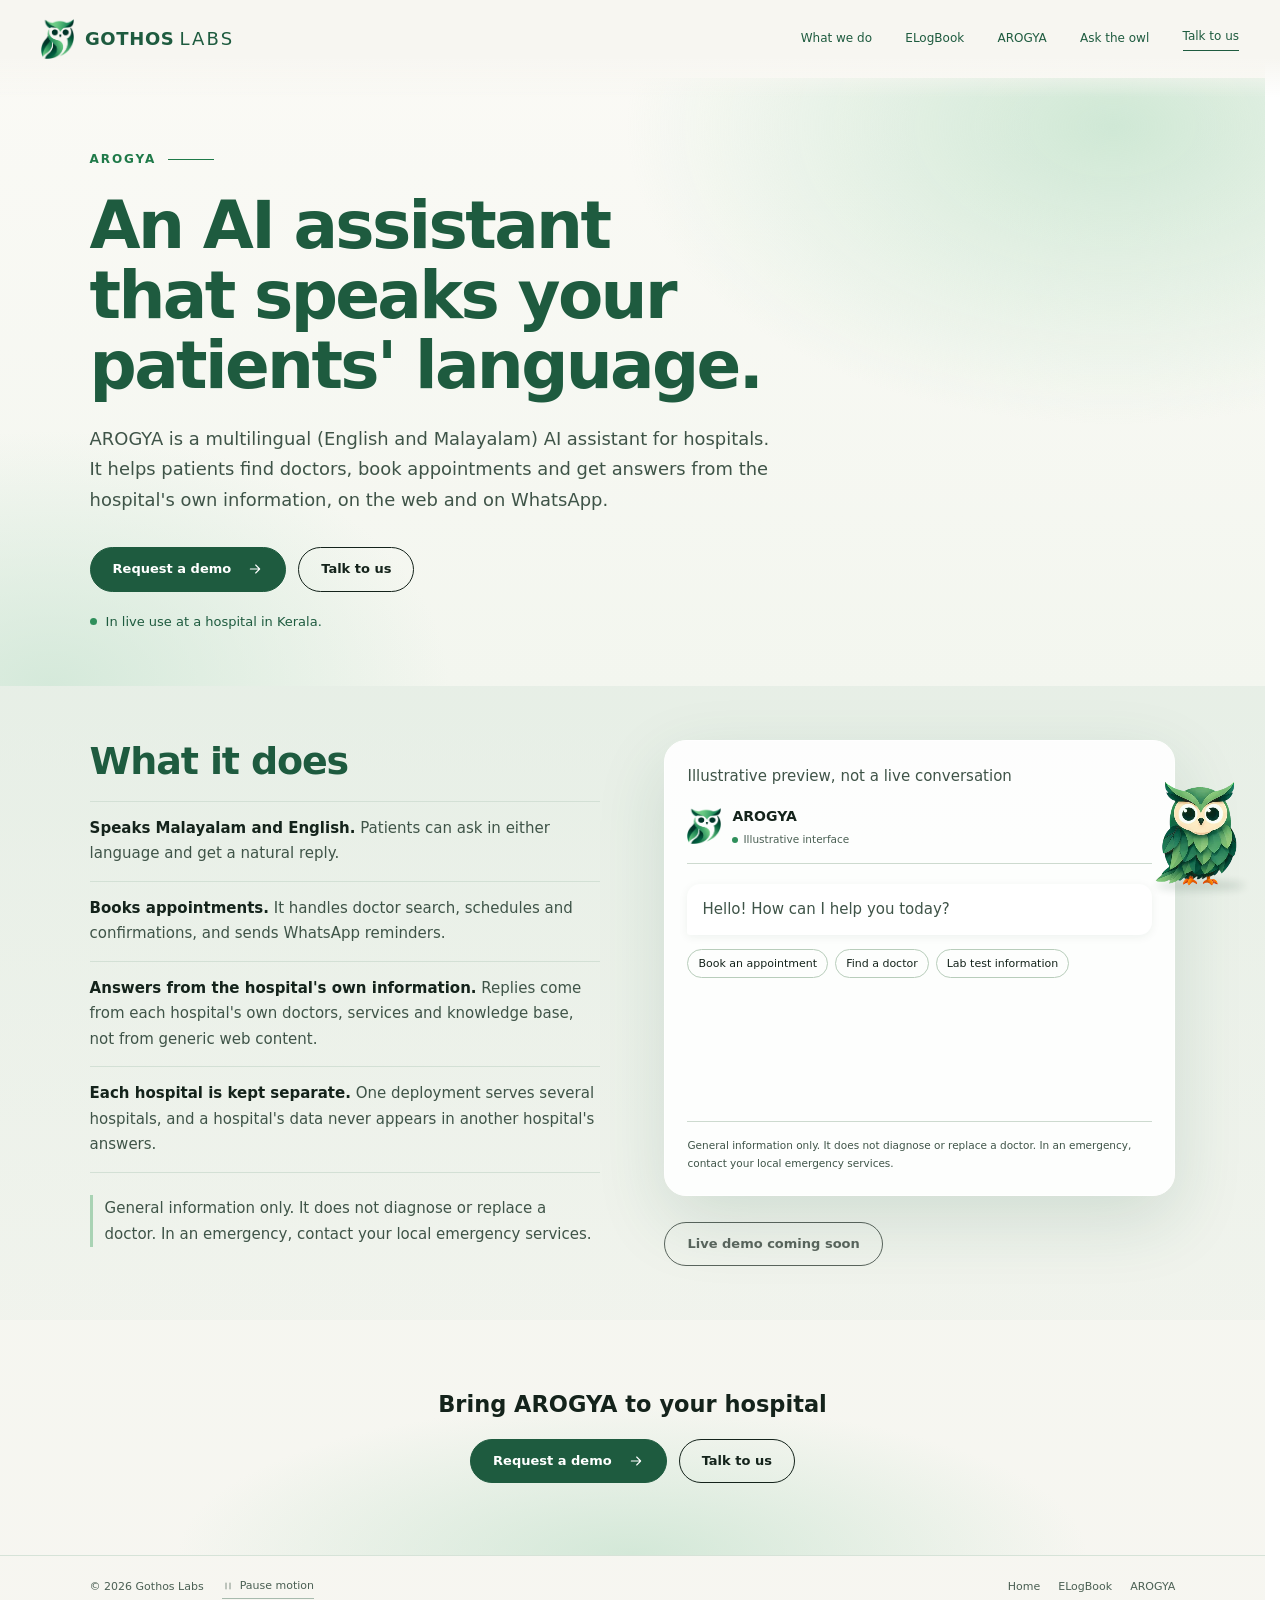
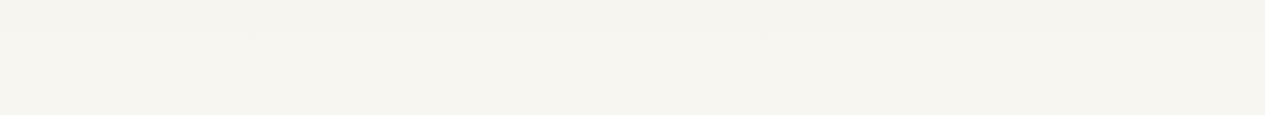
==== commit 89865b8a: "Add Hoot email integration and updates" ====
--- a/arogya.html
+++ b/arogya.html
@@ -38,6 +38,6 @@
 </main>
 <div id="owl-layer"><div id="shadow" aria-hidden="true"></div><div id="owl"><span class="owl-sprite" aria-hidden="true"></span><button class="owl-hit" type="button" data-chat aria-label="Open Hoot, Gothos's website guide"></button></div></div>
 <dialog class="modal demo-dialog" id="assistant-dialog" aria-labelledby="demo-title" aria-modal="true"><div class="dialog-heading"><h2 id="demo-title">AROGYA</h2><button class="dialog-close" type="button" aria-label="Close assistant demo">×</button></div><p class="demo-notice">Demo only. Please don't enter personal health information.</p><div id="demo-host" class="demo-host"></div><p><a id="demo-new-tab" target="_blank" rel="noopener noreferrer">Open in a new tab</a></p><p class="disclaimer">General information only. It does not diagnose or replace a doctor. In an emergency, contact your local emergency services.</p></dialog>
-<dialog class="chat-dialog" id="chat-dialog" aria-labelledby="chat-title" aria-modal="true"><div class="chat-panel"><header class="chat-header"><span class="chat-owl-avatar" aria-hidden="true"></span><div><h2 id="chat-title">Hoot, your Gothos guide</h2><p><span class="online-dot"></span>Online · Website guide</p></div><button class="dialog-close" type="button" aria-label="Close Hoot">×</button></header><div class="chat-messages" id="chat-messages" role="log" aria-live="polite" aria-relevant="additions" aria-label="Conversation with Hoot"></div><div class="chat-typing" id="chat-typing" role="status" hidden><i></i><i></i><i></i><span class="sr-only">Hoot is typing</span></div><form class="chat-form" id="chat-form"><label class="sr-only" for="chat-input">Message Hoot</label><input id="chat-input" name="message" autocomplete="off" maxlength="1200" placeholder="Ask about Gothos Labs…" required><button type="submit" aria-label="Send message"><svg aria-hidden="true" viewBox="0 0 24 24" fill="none" stroke="currentColor" stroke-width="1.7"><path d="M5 12h14m-6-6 6 6-6 6"/></svg></button></form><p class="chat-local-note">Company questions only. Please don't share health information.</p></div></dialog>
+<dialog class="chat-dialog" id="chat-dialog" aria-labelledby="chat-title" aria-modal="true"><div class="chat-panel"><header class="chat-header"><span class="chat-owl-avatar" aria-hidden="true"></span><div><h2 id="chat-title">Hoot, your Gothos guide</h2><p><span class="online-dot"></span>AI website guide</p></div><button class="dialog-close" type="button" aria-label="Close Hoot">×</button></header><div class="chat-messages" id="chat-messages" role="log" aria-live="polite" aria-relevant="additions" aria-label="Conversation with Hoot"></div><div class="chat-typing" id="chat-typing" role="status" hidden><i></i><i></i><i></i><span class="sr-only">Hoot is typing</span></div><form class="chat-form" id="chat-form"><label class="sr-only" for="chat-input">Message Hoot</label><input id="chat-input" name="message" autocomplete="off" maxlength="1200" placeholder="Ask about Gothos Labs…" required><button type="submit" aria-label="Send message"><svg aria-hidden="true" viewBox="0 0 24 24" fill="none" stroke="currentColor" stroke-width="1.7"><path d="M5 12h14m-6-6 6 6-6 6"/></svg></button></form><p class="chat-local-note">AI replies use an external service. Please don't share health or sensitive information.</p></div></dialog>
 <noscript><style>#owl-layer,[data-chat],[data-live-assistant],.motion-control,.menu-button{display:none!important}.nav-links{display:flex;position:static;box-shadow:none;border:0;padding:0;font-size:10px;gap:10px}.sequence-item{opacity:1;transform:none}</style><p class="no-js-note">The owl guide needs JavaScript. Product information and navigation remain available.</p></noscript>
 </body></html>
--- a/styles.css
+++ b/styles.css
@@ -35,6 +35,20 @@
  --leaf:url("data:image/svg+xml,%3Csvg xmlns='http://www.w3.org/2000/svg' viewBox='0 0 60 60'%3E%3Cpath fill='%2379a98a' fill-opacity='.2' d='M8 51C0 21 29 9 52 8C53 30 35 56 8 51Z'/%3E%3C/svg%3E");
  background-image:var(--leaf),var(--leaf),var(--leaf),var(--leaf),var(--leaf);background-size:78px,46px,34px,92px,40px;background-position:6% 14%,19% 74%,44% 9%,86% 26%,93% 70%}
 .slide:nth-child(even)::before{transform:scaleX(-1)}
+.js .slide::before{display:none}
+.ambient-leaves{position:absolute;inset:0;z-index:-1;pointer-events:none;overflow:hidden}
+.slide:nth-child(even) .ambient-leaves{transform:scaleX(-1)}
+.ambient-leaves span{position:absolute;width:var(--size);height:var(--size);left:var(--x);top:var(--y);background:#79a98a;opacity:.22;border-radius:90% 0 90% 0;transform-origin:15% 85%;animation:leaf-drift-x var(--duration) ease-in-out var(--delay) infinite,leaf-drift-y var(--duration) ease-in-out calc(var(--delay) - var(--duration) * .25) infinite;animation-play-state:paused}
+.ambient-leaves span:nth-child(1){--size:78px;--x:6%;--y:14%;--duration:10s;--delay:-3s;--drift:30px;--lift:-24px;--turn:18deg}
+.ambient-leaves span:nth-child(2){--size:46px;--x:19%;--y:74%;--duration:13s;--delay:-8s;--drift:-26px;--lift:-32px;--turn:-24deg}
+.ambient-leaves span:nth-child(3){--size:34px;--x:44%;--y:9%;--duration:9s;--delay:-4s;--drift:24px;--lift:20px;--turn:26deg}
+.ambient-leaves span:nth-child(4){--size:92px;--x:86%;--y:26%;--duration:14s;--delay:-10s;--drift:-34px;--lift:28px;--turn:-16deg}
+.ambient-leaves span:nth-child(5){--size:40px;--x:93%;--y:70%;--duration:11s;--delay:-6s;--drift:-28px;--lift:-26px;--turn:22deg}
+.motion-on:not(.document-hidden) .ambient-leaves span{animation-play-state:running}
+/* Offset horizontal/vertical cycles so a leaf keeps drifting as it turns. */
+@keyframes leaf-drift-x{0%,100%{translate:calc(var(--drift) * -1) 0}50%{translate:var(--drift) 0}}
+@keyframes leaf-drift-y{0%,100%{transform:translateY(calc(var(--lift) * -1)) rotate(calc(var(--turn) * -1))}50%{transform:translateY(var(--lift)) rotate(var(--turn))}}
+@media(max-width:759px){.ambient-leaves span{width:calc(var(--size) * .85);height:calc(var(--size) * .85)}}
 .s-hero{background:radial-gradient(60% 55% at 85% 12%,rgba(190,225,200,.75),transparent 70%),radial-gradient(55% 60% at 8% 100%,rgba(205,230,213,.85),transparent 70%),linear-gradient(180deg,#fbfaf6,#f1f4ec)}
 .s-wwd{background:radial-gradient(55% 60% at 12% 14%,rgba(196,226,205,.7),transparent 70%),radial-gradient(50% 55% at 92% 96%,rgba(205,230,213,.8),transparent 70%),linear-gradient(180deg,#fbfaf6,#f2f5ee)}
 .s-elb{background:radial-gradient(60% 60% at 92% 10%,rgba(196,226,205,.8),transparent 70%),linear-gradient(160deg,#e9f1e8,#f6f6f0 72%)}
@@ -93,6 +107,7 @@
 .s-contact h2{max-width:none;font-size:clamp(34px,min(6.2vw,11vh),92px)}
 .contact-intro .perch{margin-top:clamp(4px,2vh,22px)}
 .enquiry-form{display:grid;grid-template-columns:1fr 1fr;gap:clamp(8px,1.6vh,14px) 14px;max-width:520px;width:100%;justify-self:end;padding:clamp(14px,2.6vh,28px) clamp(16px,2vw,28px);border-radius:clamp(18px,2.2vw,26px);background:rgba(255,255,255,.64);border:1px solid rgba(255,255,255,.9);box-shadow:0 30px 80px rgba(30,91,63,.12)}
+.enquiry-form .enquiry-honeypot{position:absolute;left:-10000px;width:1px;height:1px;overflow:hidden}
 .enquiry-form label{display:flex;flex-direction:column;gap:5px;font-size:11px;font-weight:500;min-width:0}.enquiry-form .full{grid-column:1/-1}
 .enquiry-form input,.enquiry-form select,.enquiry-form textarea{width:100%;border:1px solid #9eb7a5;border-radius:9px;background:#ffffff90;padding:9px 12px;font-size:12px;min-height:40px;outline-offset:3px}
 .enquiry-form textarea{resize:none;min-height:clamp(58px,10vh,96px)}
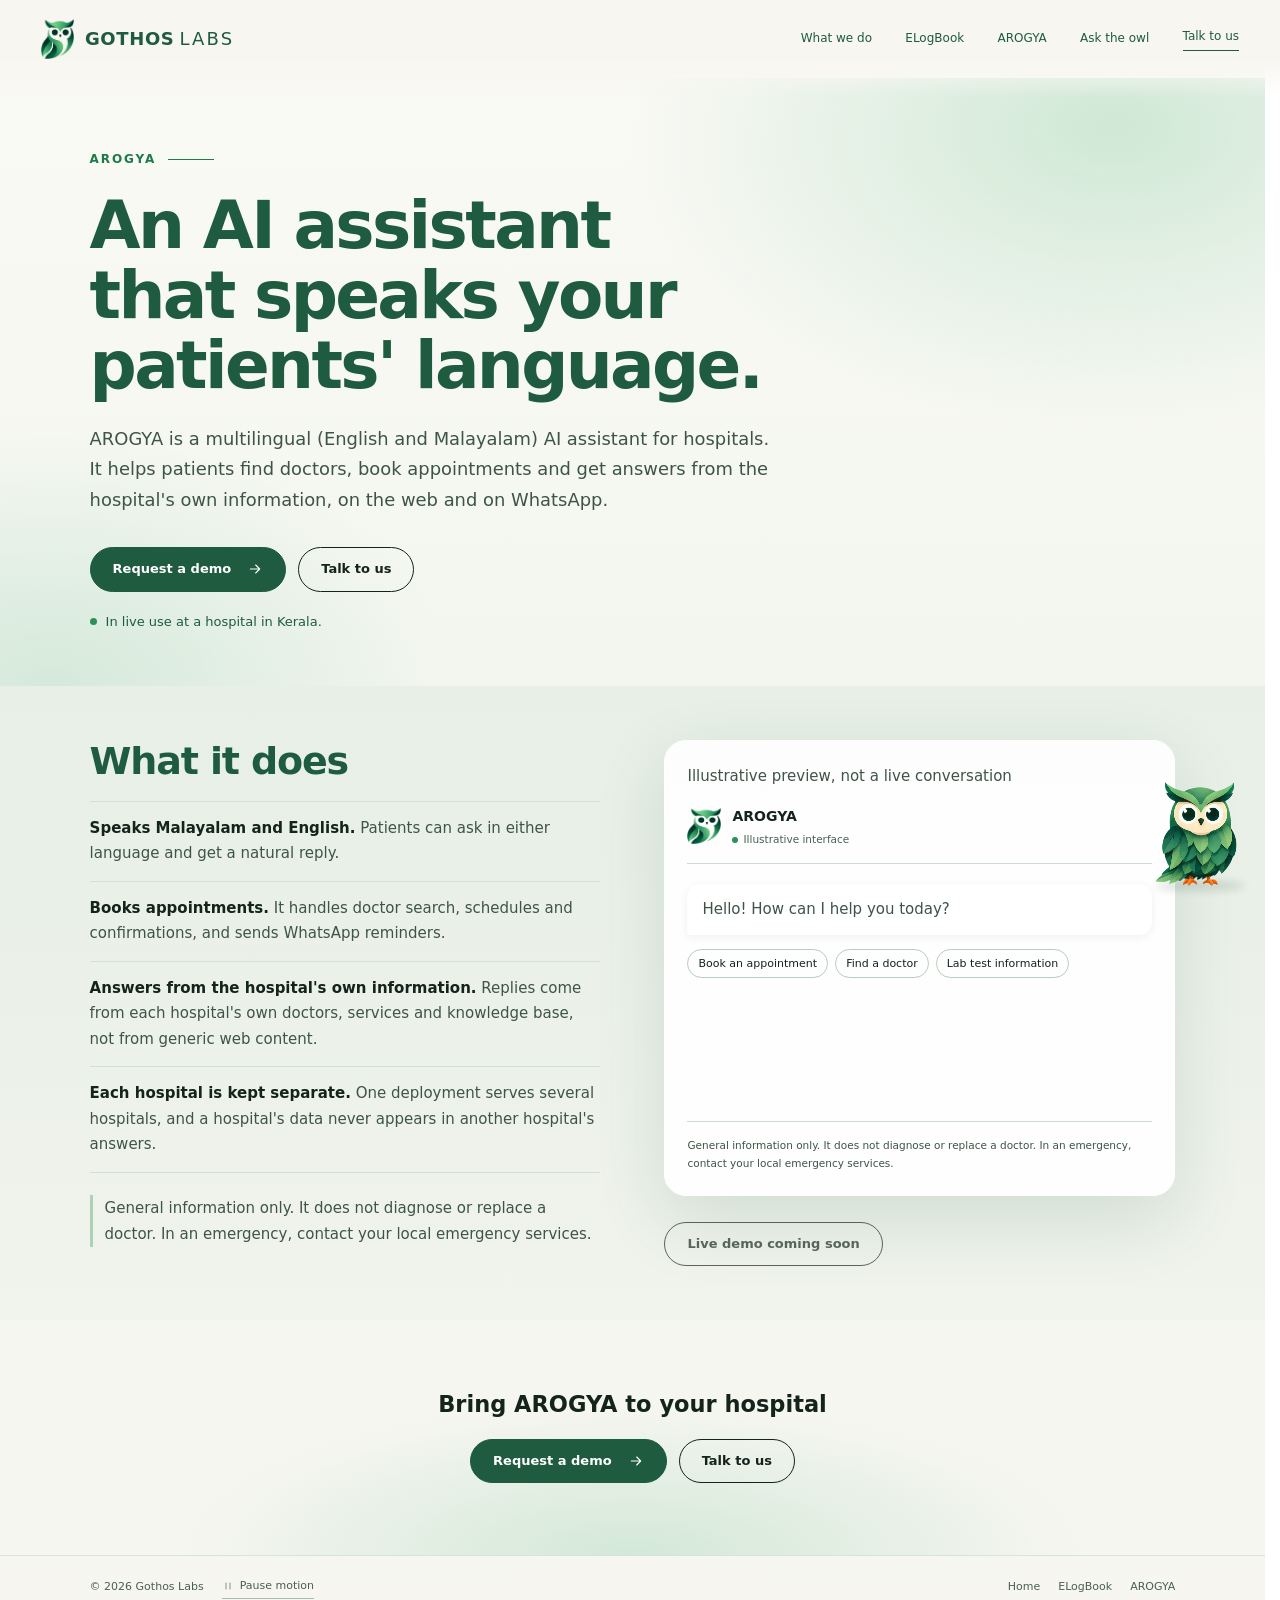
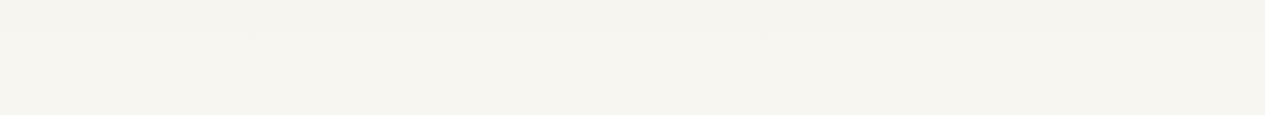
==== commit 47e33f9a: "feat: add SEO discovery metadata and sitemap" ====
--- a/arogya.html
+++ b/arogya.html
@@ -1,6 +1,12 @@
 <!doctype html>
 <html lang="en"><head>
 <meta charset="utf-8"><meta name="viewport" content="width=device-width,initial-scale=1"><meta name="theme-color" content="#f7f6f1"><meta name="description" content="AROGYA is a multilingual (English and Malayalam) AI assistant for hospitals. It helps patients find doctors, book appointments and get answers from the hospital's own information, on the web and on WhatsApp."><title>AROGYA | Gothos Labs</title>
+<link rel="canonical" href="https://www.gothoslabs.com/arogya.html">
+<meta property="og:title" content="AROGYA | Gothos Labs">
+<meta property="og:description" content="AROGYA is a multilingual (English and Malayalam) AI assistant for hospitals. It helps patients find doctors, book appointments and get answers from the hospital's own information, on the web and on WhatsApp.">
+<meta property="og:url" content="https://www.gothoslabs.com/arogya.html">
+<meta property="og:type" content="website">
+<meta property="og:image" content="https://www.gothoslabs.com/assets/logo/gothos-logo.png">
 <link rel="icon" type="image/png" href="assets/logo/gothos-logo.png"><link rel="preload" href="assets/owl/owl-atlas.webp" as="image" type="image/webp"><link rel="preload" href="fonts/poppins-400.woff2" as="font" type="font/woff2" crossorigin><link rel="stylesheet" href="styles.css?v=deck-3"><link rel="stylesheet" href="product-page.css?v=deck-3"><link rel="stylesheet" href="owl-chat.css?v=deck-3"><script defer src="site.js?v=deck-3"></script><script defer src="owl.js?v=deck-3"></script><script defer src="chat.js?v=sprite-1"></script>
 </head><body class="product-page">
 <a class="skip-link" href="#main">Skip to content</a><svg aria-hidden="true" class="svg-definitions" xmlns="http://www.w3.org/2000/svg"><defs>
@@ -38,6 +44,6 @@
 </main>
 <div id="owl-layer"><div id="shadow" aria-hidden="true"></div><div id="owl"><span class="owl-sprite" aria-hidden="true"></span><button class="owl-hit" type="button" data-chat aria-label="Open Hoot, Gothos's website guide"></button></div></div>
 <dialog class="modal demo-dialog" id="assistant-dialog" aria-labelledby="demo-title" aria-modal="true"><div class="dialog-heading"><h2 id="demo-title">AROGYA</h2><button class="dialog-close" type="button" aria-label="Close assistant demo">×</button></div><p class="demo-notice">Demo only. Please don't enter personal health information.</p><div id="demo-host" class="demo-host"></div><p><a id="demo-new-tab" target="_blank" rel="noopener noreferrer">Open in a new tab</a></p><p class="disclaimer">General information only. It does not diagnose or replace a doctor. In an emergency, contact your local emergency services.</p></dialog>
-<dialog class="chat-dialog" id="chat-dialog" aria-labelledby="chat-title" aria-modal="true"><div class="chat-panel"><header class="chat-header"><span class="chat-owl-avatar" aria-hidden="true"></span><div><h2 id="chat-title">Hoot, your Gothos guide</h2><p><span class="online-dot"></span>AI website guide</p></div><button class="dialog-close" type="button" aria-label="Close Hoot">×</button></header><div class="chat-messages" id="chat-messages" role="log" aria-live="polite" aria-relevant="additions" aria-label="Conversation with Hoot"></div><div class="chat-typing" id="chat-typing" role="status" hidden><i></i><i></i><i></i><span class="sr-only">Hoot is typing</span></div><form class="chat-form" id="chat-form"><label class="sr-only" for="chat-input">Message Hoot</label><input id="chat-input" name="message" autocomplete="off" maxlength="1200" placeholder="Ask about Gothos Labs…" required><button type="submit" aria-label="Send message"><svg aria-hidden="true" viewBox="0 0 24 24" fill="none" stroke="currentColor" stroke-width="1.7"><path d="M5 12h14m-6-6 6 6-6 6"/></svg></button></form><p class="chat-local-note">AI replies use an external service. Please don't share health or sensitive information.</p></div></dialog>
+<dialog class="chat-dialog" id="chat-dialog" aria-labelledby="chat-title" aria-modal="true"><div class="chat-panel"><header class="chat-header"><span class="chat-owl-avatar" aria-hidden="true"></span><div><h2 id="chat-title">Hoot, your Gothos guide</h2><p><span class="online-dot"></span>Online · Website guide</p></div><button class="dialog-close" type="button" aria-label="Close Hoot">×</button></header><div class="chat-messages" id="chat-messages" role="log" aria-live="polite" aria-relevant="additions" aria-label="Conversation with Hoot"></div><div class="chat-typing" id="chat-typing" role="status" hidden><i></i><i></i><i></i><span class="sr-only">Hoot is typing</span></div><form class="chat-form" id="chat-form"><label class="sr-only" for="chat-input">Message Hoot</label><input id="chat-input" name="message" autocomplete="off" maxlength="1200" placeholder="Ask about Gothos Labs…" required><button type="submit" aria-label="Send message"><svg aria-hidden="true" viewBox="0 0 24 24" fill="none" stroke="currentColor" stroke-width="1.7"><path d="M5 12h14m-6-6 6 6-6 6"/></svg></button></form><p class="chat-local-note">Company questions only. Please don't share health information.</p></div></dialog>
 <noscript><style>#owl-layer,[data-chat],[data-live-assistant],.motion-control,.menu-button{display:none!important}.nav-links{display:flex;position:static;box-shadow:none;border:0;padding:0;font-size:10px;gap:10px}.sequence-item{opacity:1;transform:none}</style><p class="no-js-note">The owl guide needs JavaScript. Product information and navigation remain available.</p></noscript>
 </body></html>
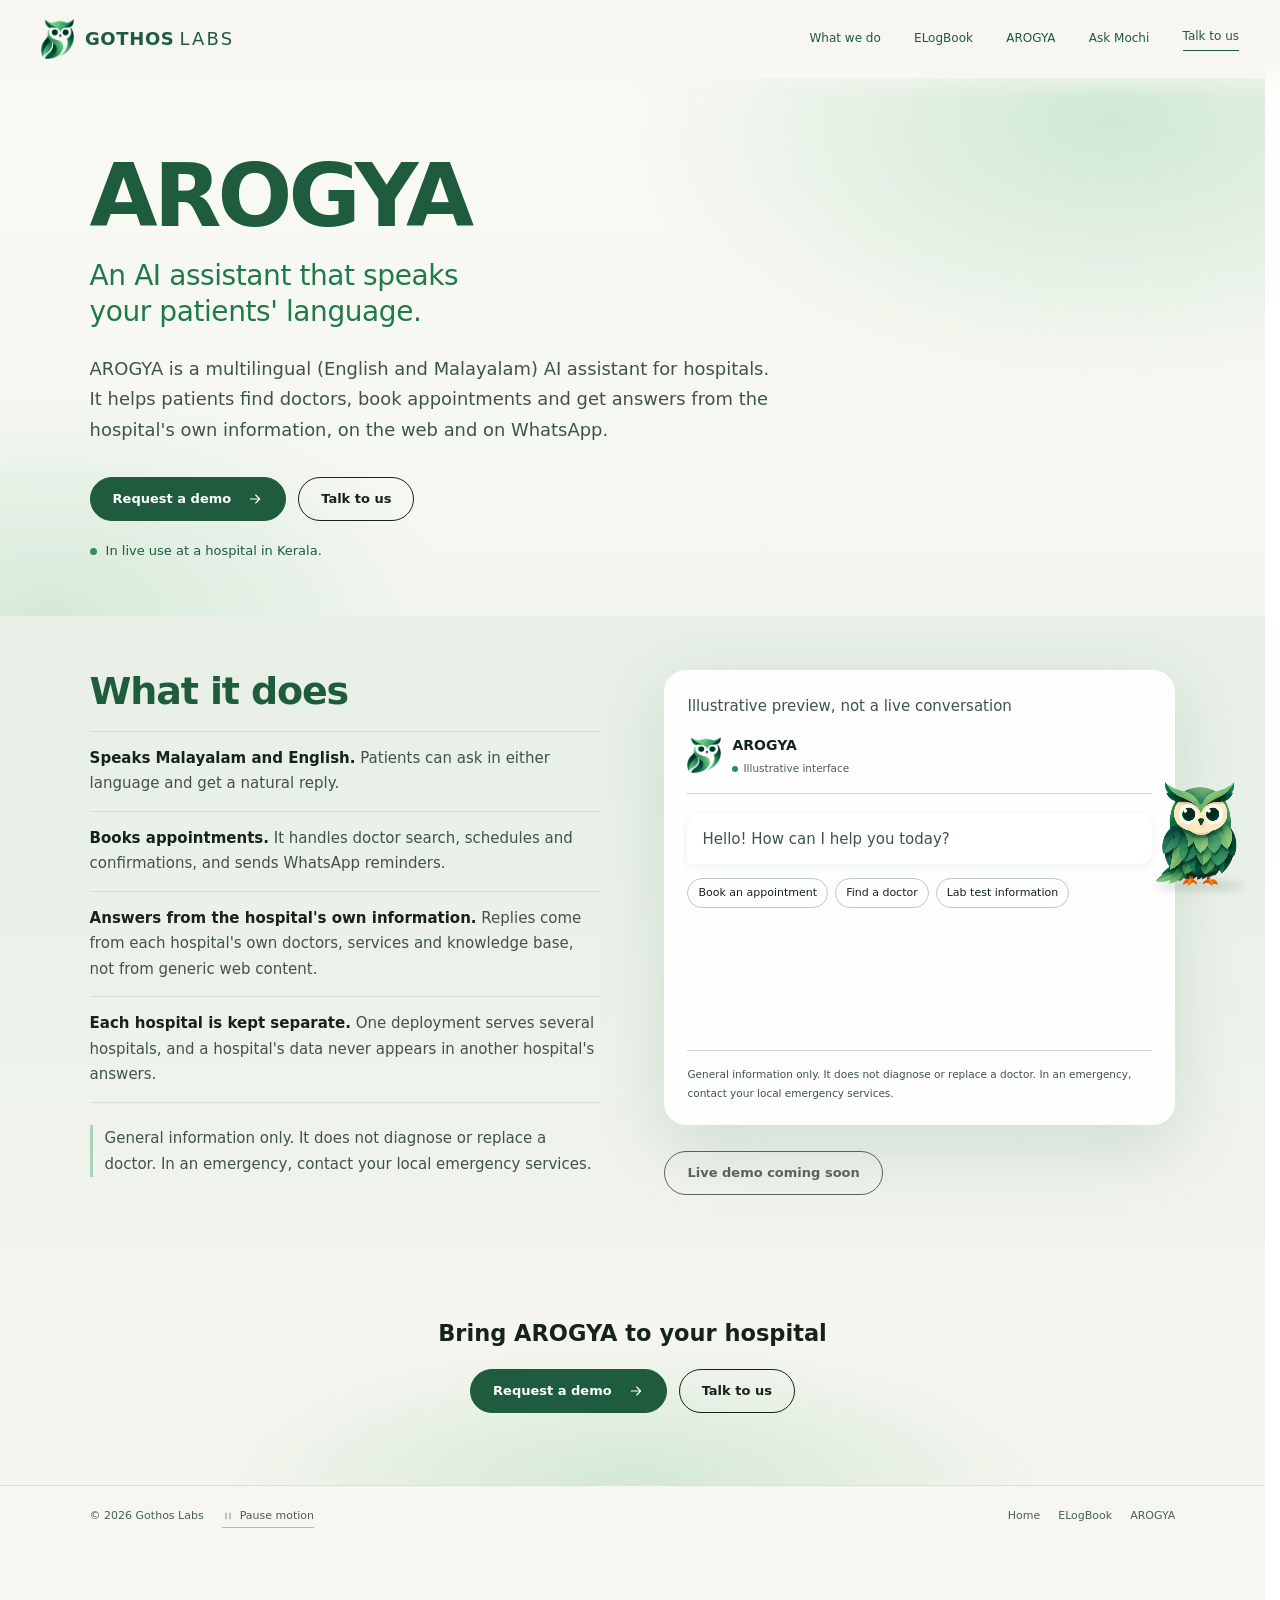
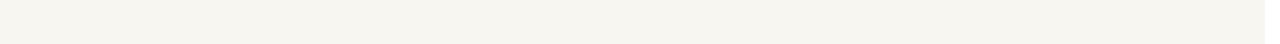
==== commit e8eedbaa: "feat: reposition home page as 'Software, perfected by AI', add Our products panel, rename owl guide " ====
--- a/arogya.html
+++ b/arogya.html
@@ -12,12 +12,12 @@
 <a class="skip-link" href="#main">Skip to content</a><svg aria-hidden="true" class="svg-definitions" xmlns="http://www.w3.org/2000/svg"><defs>
 <symbol id="arrow" viewBox="0 0 24 24"><path d="M5 12h14m-6-6 6 6-6 6" fill="none" stroke="currentColor" stroke-linecap="round" stroke-linejoin="round" stroke-width="1.6"></path></symbol>
 </defs></svg>
-<header class="site-header"><a class="brand" href="index.html#top" aria-label="Gothos Labs home"><img src="assets/logo/gothos-logo.png" alt="" width="33" height="40"><span>GOTHOS<span class="brand-labs">LABS</span></span></a><nav class="nav-links" id="navigation" aria-label="Main navigation"><a href="index.html#what-we-do">What we do</a><a href="elogbook.html">ELogBook</a><a href="arogya.html" aria-current="page">AROGYA</a><button type="button" data-chat>Ask the owl</button><a class="nav-cta" href="index.html#contact">Talk to us</a></nav><button class="menu-button" id="menu-button" type="button" aria-label="Open navigation" aria-controls="navigation" aria-expanded="false"><svg aria-hidden="true" viewBox="0 0 24 24" fill="none" stroke="currentColor" stroke-width="1.5"><path d="M5 8h14M5 16h14"/></svg></button></header>
+<header class="site-header"><a class="brand" href="index.html#top" aria-label="Gothos Labs home"><img src="assets/logo/gothos-logo.png" alt="" width="33" height="40"><span>GOTHOS<span class="brand-labs">LABS</span></span></a><nav class="nav-links" id="navigation" aria-label="Main navigation"><a href="index.html#what-we-do">What we do</a><a href="elogbook.html">ELogBook</a><a href="arogya.html" aria-current="page">AROGYA</a><button type="button" data-chat>Ask Mochi</button><a class="nav-cta" href="index.html#contact">Talk to us</a></nav><button class="menu-button" id="menu-button" type="button" aria-label="Open navigation" aria-controls="navigation" aria-expanded="false"><svg aria-hidden="true" viewBox="0 0 24 24" fill="none" stroke="currentColor" stroke-width="1.5"><path d="M5 8h14M5 16h14"/></svg></button></header>
 <main id="main" class="product-main" tabindex="-1">
 
 <section class="pp-hero" aria-labelledby="page-title"><div class="pp-wrap">
-  <p class="kicker">AROGYA</p>
-  <h1 id="page-title">An AI assistant that speaks your patients' language.</h1>
+  <h1 id="page-title">AROGYA</h1>
+  <p class="tagline">An AI assistant that speaks your patients' language.</p>
   <p class="pp-lede">AROGYA is a multilingual (English and Malayalam) AI assistant for hospitals. It helps patients find doctors, book appointments and get answers from the hospital's own information, on the web and on WhatsApp.</p>
   <div class="button-row"><a class="pill pill--solid" href="index.html#contact">Request a demo <svg aria-hidden="true" viewBox="0 0 24 24"><use href="#arrow"/></svg></a><a class="pill" href="index.html#contact">Talk to us</a></div>
   <p class="proof-line pilot-line"><i aria-hidden="true"></i>In live use at a hospital in Kerala.</p>
@@ -42,8 +42,8 @@
 
 <div class="pp-foot"><div class="pp-wrap"><footer class="slim-footer"><div class="footer-settings"><span>© <span id="year">2026</span> Gothos Labs</span><button id="motion-control" class="motion-control" type="button" aria-pressed="false"><svg aria-hidden="true" viewBox="0 0 18 18" fill="none" stroke="currentColor"><path id="motion-icon" d="M6 4v10M12 4v10"/></svg><span>Pause motion</span></button></div><nav aria-label="Footer navigation"><a href="index.html#top">Home</a><a href="elogbook.html">ELogBook</a><a href="arogya.html">AROGYA</a></nav></footer></div></div>
 </main>
-<div id="owl-layer"><div id="shadow" aria-hidden="true"></div><div id="owl"><span class="owl-sprite" aria-hidden="true"></span><button class="owl-hit" type="button" data-chat aria-label="Open Hoot, Gothos's website guide"></button></div></div>
+<div id="owl-layer"><div id="shadow" aria-hidden="true"></div><div id="owl"><span class="owl-sprite" aria-hidden="true"></span><button class="owl-hit" type="button" data-chat aria-label="Open Mochi, Gothos's website guide"></button></div></div>
 <dialog class="modal demo-dialog" id="assistant-dialog" aria-labelledby="demo-title" aria-modal="true"><div class="dialog-heading"><h2 id="demo-title">AROGYA</h2><button class="dialog-close" type="button" aria-label="Close assistant demo">×</button></div><p class="demo-notice">Demo only. Please don't enter personal health information.</p><div id="demo-host" class="demo-host"></div><p><a id="demo-new-tab" target="_blank" rel="noopener noreferrer">Open in a new tab</a></p><p class="disclaimer">General information only. It does not diagnose or replace a doctor. In an emergency, contact your local emergency services.</p></dialog>
-<dialog class="chat-dialog" id="chat-dialog" aria-labelledby="chat-title" aria-modal="true"><div class="chat-panel"><header class="chat-header"><span class="chat-owl-avatar" aria-hidden="true"></span><div><h2 id="chat-title">Hoot, your Gothos guide</h2><p><span class="online-dot"></span>Online · Website guide</p></div><button class="dialog-close" type="button" aria-label="Close Hoot">×</button></header><div class="chat-messages" id="chat-messages" role="log" aria-live="polite" aria-relevant="additions" aria-label="Conversation with Hoot"></div><div class="chat-typing" id="chat-typing" role="status" hidden><i></i><i></i><i></i><span class="sr-only">Hoot is typing</span></div><form class="chat-form" id="chat-form"><label class="sr-only" for="chat-input">Message Hoot</label><input id="chat-input" name="message" autocomplete="off" maxlength="1200" placeholder="Ask about Gothos Labs…" required><button type="submit" aria-label="Send message"><svg aria-hidden="true" viewBox="0 0 24 24" fill="none" stroke="currentColor" stroke-width="1.7"><path d="M5 12h14m-6-6 6 6-6 6"/></svg></button></form><p class="chat-local-note">Company questions only. Please don't share health information.</p></div></dialog>
-<noscript><style>#owl-layer,[data-chat],[data-live-assistant],.motion-control,.menu-button{display:none!important}.nav-links{display:flex;position:static;box-shadow:none;border:0;padding:0;font-size:10px;gap:10px}.sequence-item{opacity:1;transform:none}</style><p class="no-js-note">The owl guide needs JavaScript. Product information and navigation remain available.</p></noscript>
+<dialog class="chat-dialog" id="chat-dialog" aria-labelledby="chat-title" aria-modal="true"><div class="chat-panel"><header class="chat-header"><span class="chat-owl-avatar" aria-hidden="true"></span><div><h2 id="chat-title">Mochi, your Gothos guide</h2><p><span class="online-dot"></span>AI website guide</p></div><button class="dialog-close" type="button" aria-label="Close Mochi">×</button></header><div class="chat-messages" id="chat-messages" role="log" aria-live="polite" aria-relevant="additions" aria-label="Conversation with Mochi"></div><div class="chat-typing" id="chat-typing" role="status" hidden><i></i><i></i><i></i><span class="sr-only">Mochi is typing</span></div><form class="chat-form" id="chat-form"><label class="sr-only" for="chat-input">Message Mochi</label><input id="chat-input" name="message" autocomplete="off" maxlength="1200" placeholder="Ask about Gothos Labs…" required><button type="submit" aria-label="Send message"><svg aria-hidden="true" viewBox="0 0 24 24" fill="none" stroke="currentColor" stroke-width="1.7"><path d="M5 12h14m-6-6 6 6-6 6"/></svg></button></form><p class="chat-local-note">AI replies use an external service. Please don't share health or sensitive information.</p></div></dialog>
+<noscript><style>#owl-layer,[data-chat],[data-live-assistant],.motion-control,.menu-button{display:none!important}.nav-links{display:flex;position:static;box-shadow:none;border:0;padding:0;font-size:10px;gap:10px}.sequence-item{opacity:1;transform:none}</style><p class="no-js-note">Mochi, our website guide, needs JavaScript. Product information and navigation remain available.</p></noscript>
 </body></html>
--- a/styles.css
+++ b/styles.css
@@ -5,7 +5,7 @@
 @font-face{font-family:Poppins;src:url('fonts/poppins-600.woff2') format('woff2');font-weight:600;font-display:swap}
 @font-face{font-family:Poppins;src:url('fonts/poppins-700.woff2') format('woff2');font-weight:700;font-display:swap}
 @font-face{font-family:Poppins;src:url('fonts/poppins-800.woff2') format('woff2');font-weight:800;font-display:swap}
-:root{--bg:#f7f6f1;--sage:#dde9df;--emerald:#2f8f5b;--emerald-text:#1f7a49;--forest:#1e5b3f;--deep:#123d2b;--ink:#14231b;--muted:#4a5f53;--pad:clamp(18px,3.2vw,46px);--gx:clamp(22px,7vw,120px);--header:78px;--owl:min(43vh,24.5vw)}
+:root{--bg:#f7f6f1;--sage:#dde9df;--emerald:#2f8f5b;--emerald-text:#1f7a49;--forest:#1e5b3f;--deep:#123d2b;--ink:#14231b;--muted:#4a5f53;--pad:clamp(18px,3.2vw,46px);--gx:clamp(22px,7vw,120px);--header:78px;--owl:min(43vh,24.5vw);--fs-title:clamp(34px,min(5.6vw,9.4vh),84px);--fs-tagline:clamp(17px,min(1.9vw,3.4vh),26px);--fs-lede:clamp(13.5px,min(1.18vw,2.2vh),18px)}
 @supports(height:100dvh){:root{--owl:min(43dvh,24.5vw)}}
 *{box-sizing:border-box}html:has(.product-page){scrollbar-gutter:stable}body{margin:0;background:var(--bg);color:var(--ink);font:15px/1.6 Poppins,system-ui,sans-serif}button,input,textarea,select{font:inherit;color:inherit}button{cursor:pointer}button:disabled{cursor:not-allowed}a{color:inherit}a,button,input,textarea,select{-webkit-tap-highlight-color:transparent}button:focus-visible,a:focus-visible,input:focus-visible,select:focus-visible,textarea:focus-visible,summary:focus-visible{outline:3px solid #33824e;outline-offset:5px}h1,h2,h3,p{margin:0}h1,h2,h3{line-height:1.12}[tabindex="-1"]:focus{outline:none}svg{display:block;width:24px;height:24px;flex:none}.svg-definitions{position:absolute;width:0;height:0;overflow:hidden}.sr-only{position:absolute;width:1px;height:1px;overflow:hidden;clip-path:inset(50%);white-space:nowrap}.skip-link{position:fixed;top:-80px;left:20px;z-index:200;padding:12px 20px;background:var(--forest);color:#fff;border-radius:30px}.skip-link:focus{top:12px}[hidden]{display:none!important}
 
@@ -19,7 +19,7 @@
 /* Buttons */
 .pill{display:inline-flex;justify-content:center;align-items:center;gap:16px;white-space:nowrap;text-decoration:none;border:1.8px solid currentColor;border-radius:999px;padding:12px 22px;font-size:13px;font-weight:600;line-height:1.4;background:transparent;transition:color .25s,background .25s,transform .25s}.pill svg{width:16px;height:16px}.pill:hover:not(:disabled){background:var(--forest);border-color:var(--forest);color:#fff;transform:translateY(-2px)}.pill--solid{background:var(--forest);border-color:var(--forest);color:#fff}.pill--solid:hover:not(:disabled){background:var(--deep)}.pill:disabled{opacity:.68}.button-row{display:flex;gap:12px;align-items:center;flex-wrap:wrap;margin-top:26px}
 
-/* Deck: six full-screen sections changed one at a time by section-scroll.js. */
+/* Deck: seven full-screen sections changed one at a time by section-scroll.js. */
 /* Without the deck (no script, a short or zoomed screen, or text that does not fit)
    the sections simply stack and the page scrolls. section-scroll.js adds .deck-mode
    to <html> only where every section fits the screen. */
@@ -51,6 +51,7 @@
 @media(max-width:759px){.ambient-leaves span{width:calc(var(--size) * .85);height:calc(var(--size) * .85)}}
 .s-hero{background:radial-gradient(60% 55% at 85% 12%,rgba(190,225,200,.75),transparent 70%),radial-gradient(55% 60% at 8% 100%,rgba(205,230,213,.85),transparent 70%),linear-gradient(180deg,#fbfaf6,#f1f4ec)}
 .s-wwd{background:radial-gradient(55% 60% at 12% 14%,rgba(196,226,205,.7),transparent 70%),radial-gradient(50% 55% at 92% 96%,rgba(205,230,213,.8),transparent 70%),linear-gradient(180deg,#fbfaf6,#f2f5ee)}
+.s-products{background:radial-gradient(52% 58% at 90% 90%,rgba(196,226,205,.75),transparent 70%),radial-gradient(48% 52% at 6% 8%,rgba(214,234,219,.8),transparent 70%),linear-gradient(190deg,#fbfaf6,#f1f5ee)}
 .s-elb{background:radial-gradient(60% 60% at 92% 10%,rgba(196,226,205,.8),transparent 70%),linear-gradient(160deg,#e9f1e8,#f6f6f0 72%)}
 .s-arogya{background:radial-gradient(55% 60% at 8% 86%,rgba(196,226,205,.75),transparent 70%),radial-gradient(45% 50% at 95% 6%,rgba(214,234,219,.9),transparent 70%),linear-gradient(200deg,#fcfbf8,#f1f5ee)}
 .s-owl{background:radial-gradient(48% 56% at 50% 52%,rgba(183,219,195,.7),transparent 72%),linear-gradient(180deg,#f9f8f3,#eef4ec)}
@@ -62,10 +63,11 @@
 .deck-dots a::before{content:'';width:8px;height:8px;border-radius:50%;border:1.5px solid var(--forest);opacity:.55;transition:background .3s,opacity .3s,transform .3s}
 .deck-dots a[aria-current=true]::before{background:var(--forest);opacity:1;transform:scale(1.3)}
 
-/* Shared slide type */
-.kicker{display:flex;align-items:center;gap:12px;font-size:12px;font-weight:600;letter-spacing:.16em;text-transform:uppercase;color:var(--emerald-text);margin-bottom:clamp(10px,2.4vh,22px)}.kicker::after{content:'';width:46px;height:1px;background:currentColor}
-.slide h2{font-weight:700;font-size:clamp(28px,min(4.3vw,7.3vh),66px);line-height:1.06;letter-spacing:-.035em;color:var(--forest);max-width:14ch;text-wrap:balance}
-.lede{margin-top:clamp(12px,2.8vh,26px);font-size:clamp(13.5px,min(1.18vw,2.2vh),18px);line-height:1.7;color:#3f5448;max-width:520px}
+/* Shared slide type: the name is the large heading, the tagline a medium subheading, then the lede. */
+.slide h2{font-weight:700;font-size:var(--fs-title);line-height:1.06;letter-spacing:-.035em;color:var(--forest);max-width:14ch;text-wrap:balance}
+.tagline{margin-top:clamp(8px,1.8vh,16px);font-size:var(--fs-tagline);font-weight:500;line-height:1.3;letter-spacing:-.015em;color:var(--emerald-text);max-width:28ch;text-wrap:balance}
+.lede{margin-top:clamp(12px,2.8vh,26px);font-size:var(--fs-lede);line-height:1.7;color:#3f5448;max-width:520px}
+.tagline+.lede{margin-top:clamp(10px,2.2vh,20px)}
 .perch{display:none;flex:none;width:calc(var(--owl)*.52);height:calc(var(--owl)*.6);pointer-events:none}.deck-mode .perch{display:block}
 .cta-row{display:flex;align-items:flex-end;gap:clamp(8px,2vw,22px);margin-top:clamp(8px,2vh,18px)}.cta-row .pill{margin-bottom:clamp(4px,1.4vh,14px)}
 /* The whole screenshot always shows: it scales down to the room left, keeping its shape, and is never cropped. */
@@ -86,22 +88,32 @@
 .s-wwd .slide-inner{display:grid;grid-template-columns:minmax(0,1.05fr) minmax(0,.95fr);column-gap:7%;align-items:center}
 .wwd-side{display:flex;justify-content:center;align-items:center;min-width:0}
 
-/* 3 ELogBook, 4 AROGYA */
-.s-elb .slide-inner,.s-arogya .slide-inner{display:grid;grid-template-columns:minmax(0,.9fr) minmax(0,1.1fr);grid-template-areas:"text shot" "cta shot";grid-template-rows:auto auto;column-gap:6%;align-content:center;align-items:end}
-.s-arogya .slide-inner{grid-template-columns:minmax(0,1.1fr) minmax(0,.9fr);grid-template-areas:"shot text" "shot cta"}
+/* 3 Our products: the name and tagline, the two products as links, and the owl's perch */
+.s-products .slide-inner{display:grid;grid-template-columns:minmax(0,.9fr) minmax(0,1.1fr);grid-template-areas:"text list" "perch list";grid-template-rows:auto auto;column-gap:7%;align-content:center;align-items:center}
+.products-text{grid-area:text;align-self:end}
+.s-products .perch{grid-area:perch;align-self:start;margin-top:clamp(4px,2vh,22px)}
+.product-list{grid-area:list;list-style:none;margin:0;padding:0;display:grid;gap:clamp(10px,2.2vh,18px);min-width:0}
+.product-link{display:grid;grid-template-columns:minmax(0,1fr) auto;grid-template-areas:"name arrow" "line arrow";column-gap:18px;align-items:center;text-decoration:none;padding:clamp(14px,2.8vh,26px) clamp(18px,2vw,30px);border-radius:clamp(16px,1.8vw,24px);background:rgba(255,255,255,.64);border:1px solid rgba(255,255,255,.9);box-shadow:0 30px 80px rgba(30,91,63,.12);transition:transform .25s,box-shadow .25s}
+.product-link:hover{transform:translateY(-3px);box-shadow:0 34px 80px rgba(30,91,63,.2)}
+.product-link svg{grid-area:arrow;width:22px;height:22px;color:var(--forest)}
+.product-name{grid-area:name;font-weight:700;font-size:clamp(20px,min(2.4vw,4.2vh),32px);line-height:1.15;letter-spacing:-.03em;color:var(--forest)}
+.product-line{grid-area:line;margin-top:4px;font-size:var(--fs-lede);line-height:1.55;color:#3f5448}
+
+/* 4 ELogBook, 5 AROGYA: one shared layout. .is-flipped puts the screenshot on the left. */
+.s-product .slide-inner{display:grid;grid-template-columns:minmax(0,.9fr) minmax(0,1.1fr);grid-template-areas:"text shot" "cta shot";grid-template-rows:auto auto;column-gap:6%;align-content:center;align-items:end}
+.s-product.is-flipped .slide-inner{grid-template-columns:minmax(0,1.1fr) minmax(0,.9fr);grid-template-areas:"shot text" "shot cta"}
 .slide-text{grid-area:text;align-self:end}.slide-text .lede{max-width:480px}
-.s-elb .shot,.s-arogya .shot{grid-area:shot;align-self:center}
-.s-arogya .shot img{max-width:min(100%,560px)}
+.s-product .shot{grid-area:shot;align-self:center}
 .slide-cta{grid-area:cta;align-self:start}
-.s-arogya .disclaimer{font-size:clamp(10.5px,1.5vh,12px);line-height:1.6;color:var(--muted);max-width:480px;margin-top:clamp(8px,1.8vh,16px);border-left:3px solid #a9d3b4;padding-left:12px}
+.s-product .disclaimer{font-size:clamp(10.5px,1.5vh,12px);line-height:1.6;color:var(--muted);max-width:480px;margin-top:clamp(8px,1.8vh,16px);border-left:3px solid #a9d3b4;padding-left:12px}
 
-/* 5 Talk to the owl */
+/* 6 Talk to Mochi */
 .s-owl .slide-inner{display:flex;flex-direction:column;justify-content:center;align-items:center;text-align:center}
 .s-owl h2{max-width:none;font-size:clamp(34px,min(6.2vw,11vh),96px)}
 .s-owl .lede{margin-inline:auto;max-width:520px}
 .s-owl .cta-row{justify-content:center;margin-top:clamp(10px,2.4vh,24px)}
 
-/* 6 Contact */
+/* 7 Contact */
 .s-contact .slide-inner{display:grid;grid-template-columns:minmax(0,.9fr) minmax(0,1.1fr);column-gap:7%;align-items:center;padding-bottom:clamp(54px,9vh,80px)}
 .contact-intro{display:flex;flex-direction:column;align-items:flex-start}
 .s-contact h2{max-width:none;font-size:clamp(34px,min(6.2vw,11vh),92px)}
@@ -137,29 +149,31 @@
 @keyframes typing{to{opacity:.3;transform:translateY(-3px)}}
 
 /* Short screens */
-@media(max-height:760px) and (min-width:760px){.kicker{font-size:11px}.lede{line-height:1.6}.enquiry-form label{font-size:10.5px}.enquiry-form input,.enquiry-form select{min-height:36px;padding:7px 12px}}
+@media(max-height:760px) and (min-width:760px){.lede{line-height:1.6}.enquiry-form label{font-size:10.5px}.enquiry-form input,.enquiry-form select{min-height:36px;padding:7px 12px}}
 
 /* Phones and narrow windows */
-@media(max-width:1000px) and (min-width:760px){.brand{font-size:15px}.site-header{gap:15px}.nav-links{gap:16px}.s-elb .slide-inner,.s-arogya .slide-inner{column-gap:4%}.s-wwd .slide-inner{column-gap:5%}}
+@media(max-width:1000px) and (min-width:760px){.brand{font-size:15px}.site-header{gap:15px}.nav-links{gap:16px}.s-product .slide-inner{column-gap:4%}.s-wwd .slide-inner,.s-products .slide-inner{column-gap:5%}}
 @media(max-width:759px){
- :root{--header:68px;--owl:min(50vw,28vh);--gx:22px}
+ :root{--header:68px;--owl:min(50vw,28vh);--gx:22px;--fs-title:clamp(30px,min(10.5vw,5.6vh),44px);--fs-tagline:clamp(15px,min(4.4vw,2.6vh),18px);--fs-lede:13.5px}
  @supports(height:100dvh){:root{--owl:min(50vw,28dvh)}}
  .site-header{padding:0 18px;gap:8px}.brand{font-size:14px;gap:7px}.brand img{width:28px;height:34px}.brand-labs{margin-left:3px}.menu-button{display:flex}
  .nav-links{display:none;position:absolute;top:calc(var(--header) - 4px);left:14px;right:14px;padding:22px;background:var(--bg);color:var(--forest);box-shadow:0 14px 30px #153a2015;border:1px solid #c4d6c8;border-radius:15px;flex-direction:column;align-items:stretch;gap:20px}.nav-links.open{display:flex}.nav-links a,.nav-links button{font-size:14px;text-align:left}.nav-links .nav-cta{border:0;padding:0;font-weight:500}
  .slide-inner{padding-top:calc(var(--header) + 10px);padding-bottom:18px}
  .deck-dots a{width:22px;height:22px}
- .kicker{font-size:11px;margin-bottom:8px}.kicker::after{width:30px}
- .slide h2{font-size:clamp(25px,min(8.2vw,4.6vh),34px);max-width:none}
- .lede{font-size:13.5px;line-height:1.6;margin-top:10px}
- .s-arogya .disclaimer{font-size:10.5px;margin-top:8px}
+ .slide h2{max-width:none}
+ .tagline{margin-top:6px;max-width:none}
+ .lede,.tagline+.lede{line-height:1.6;margin-top:10px}
+ .s-product .disclaimer{font-size:10.5px;margin-top:8px}
  .cta-row{margin-top:6px}.cta-row .pill{font-size:12px;padding:11px 18px;margin-bottom:6px}
  .s-hero .slide-inner{place-items:center start;text-align:left}.hero-copy{margin-bottom:12vh}.hero-rule{margin-left:0}
  .s-hero h1{font-size:clamp(36px,10.4vw,56px)}
  .s-hero .perch{right:12%;bottom:max(18px,4vh)}
  .s-wwd .slide-inner{grid-template-columns:1fr;align-content:center;row-gap:0}.wwd-side{justify-content:flex-end;margin-top:8px}
- .s-elb .slide-inner,.s-arogya .slide-inner{grid-template-columns:minmax(0,1fr);grid-template-rows:auto minmax(0,1fr) auto;grid-template-areas:"text" "shot" "cta";align-content:stretch;align-items:start;row-gap:10px}
- .s-arogya .slide-inner{grid-template-columns:minmax(0,1fr);grid-template-areas:"text" "shot" "cta"}
- .s-elb .shot,.s-arogya .shot{align-self:stretch}.shot img{border-radius:12px;max-height:100%}.shot figcaption{margin-top:6px} .slide-cta{align-self:end}
+ .s-products .slide-inner{grid-template-columns:minmax(0,1fr);grid-template-rows:auto auto auto;grid-template-areas:"text" "list" "perch";align-content:center;align-items:start;row-gap:14px}
+ .products-text{align-self:start}.s-products .perch{justify-self:end;margin-top:0}
+ .product-link{padding:12px 16px;column-gap:12px}.product-name{font-size:20px}
+ .s-product .slide-inner,.s-product.is-flipped .slide-inner{grid-template-columns:minmax(0,1fr);grid-template-rows:auto minmax(0,1fr) auto;grid-template-areas:"text" "shot" "cta";align-content:stretch;align-items:start;row-gap:10px}
+ .s-product .shot{align-self:stretch}.shot img{border-radius:12px;max-height:100%}.shot figcaption{margin-top:6px} .slide-cta{align-self:end}
  .s-owl h2{font-size:clamp(34px,11vw,52px)}
  .s-contact .slide-inner{grid-template-columns:minmax(0,1fr);align-content:start;row-gap:8px;padding-top:calc(var(--header) + 20px);padding-bottom:50px;align-items:start}
  .contact-intro{flex-direction:row;align-items:flex-end;justify-content:space-between;gap:10px}.s-contact h2{font-size:clamp(32px,10vw,44px)}.contact-intro .perch{margin-top:0}
--- a/product-page.css
+++ b/product-page.css
@@ -3,7 +3,8 @@
 .product-main{padding-top:var(--header);min-height:100vh}
 .pp-wrap{width:min(1100px,calc(100% - 2 * var(--gx)));margin-inline:auto}
 .pp-hero{position:relative;overflow:hidden;isolation:isolate;padding:clamp(36px,8vh,88px) 0 clamp(30px,6vh,60px);background:radial-gradient(55% 70% at 88% 8%,rgba(190,225,200,.7),transparent 70%),radial-gradient(45% 60% at 4% 100%,rgba(205,230,213,.8),transparent 70%)}
-.pp-hero h1{font-weight:800;font-size:clamp(32px,5.2vw,66px);line-height:1.06;letter-spacing:-.04em;color:var(--forest);max-width:18ch;text-wrap:balance}
+.pp-hero h1{font-weight:800;font-size:clamp(40px,7vw,88px);line-height:1.04;letter-spacing:-.045em;color:var(--forest);max-width:18ch;text-wrap:balance}
+.pp-hero .tagline{font-size:clamp(18px,2.2vw,28px);max-width:30ch}
 .pp-lede{margin-top:clamp(14px,2.6vh,24px);font-size:clamp(15px,1.4vw,19px);line-height:1.7;color:#3f5448;max-width:680px}
 .pp-hero .button-row{margin-top:clamp(20px,3.6vh,32px)}
 .pilot-line,.proof-line{display:flex;align-items:center;gap:9px;font-size:13px;font-weight:500;color:var(--forest);margin-top:20px}
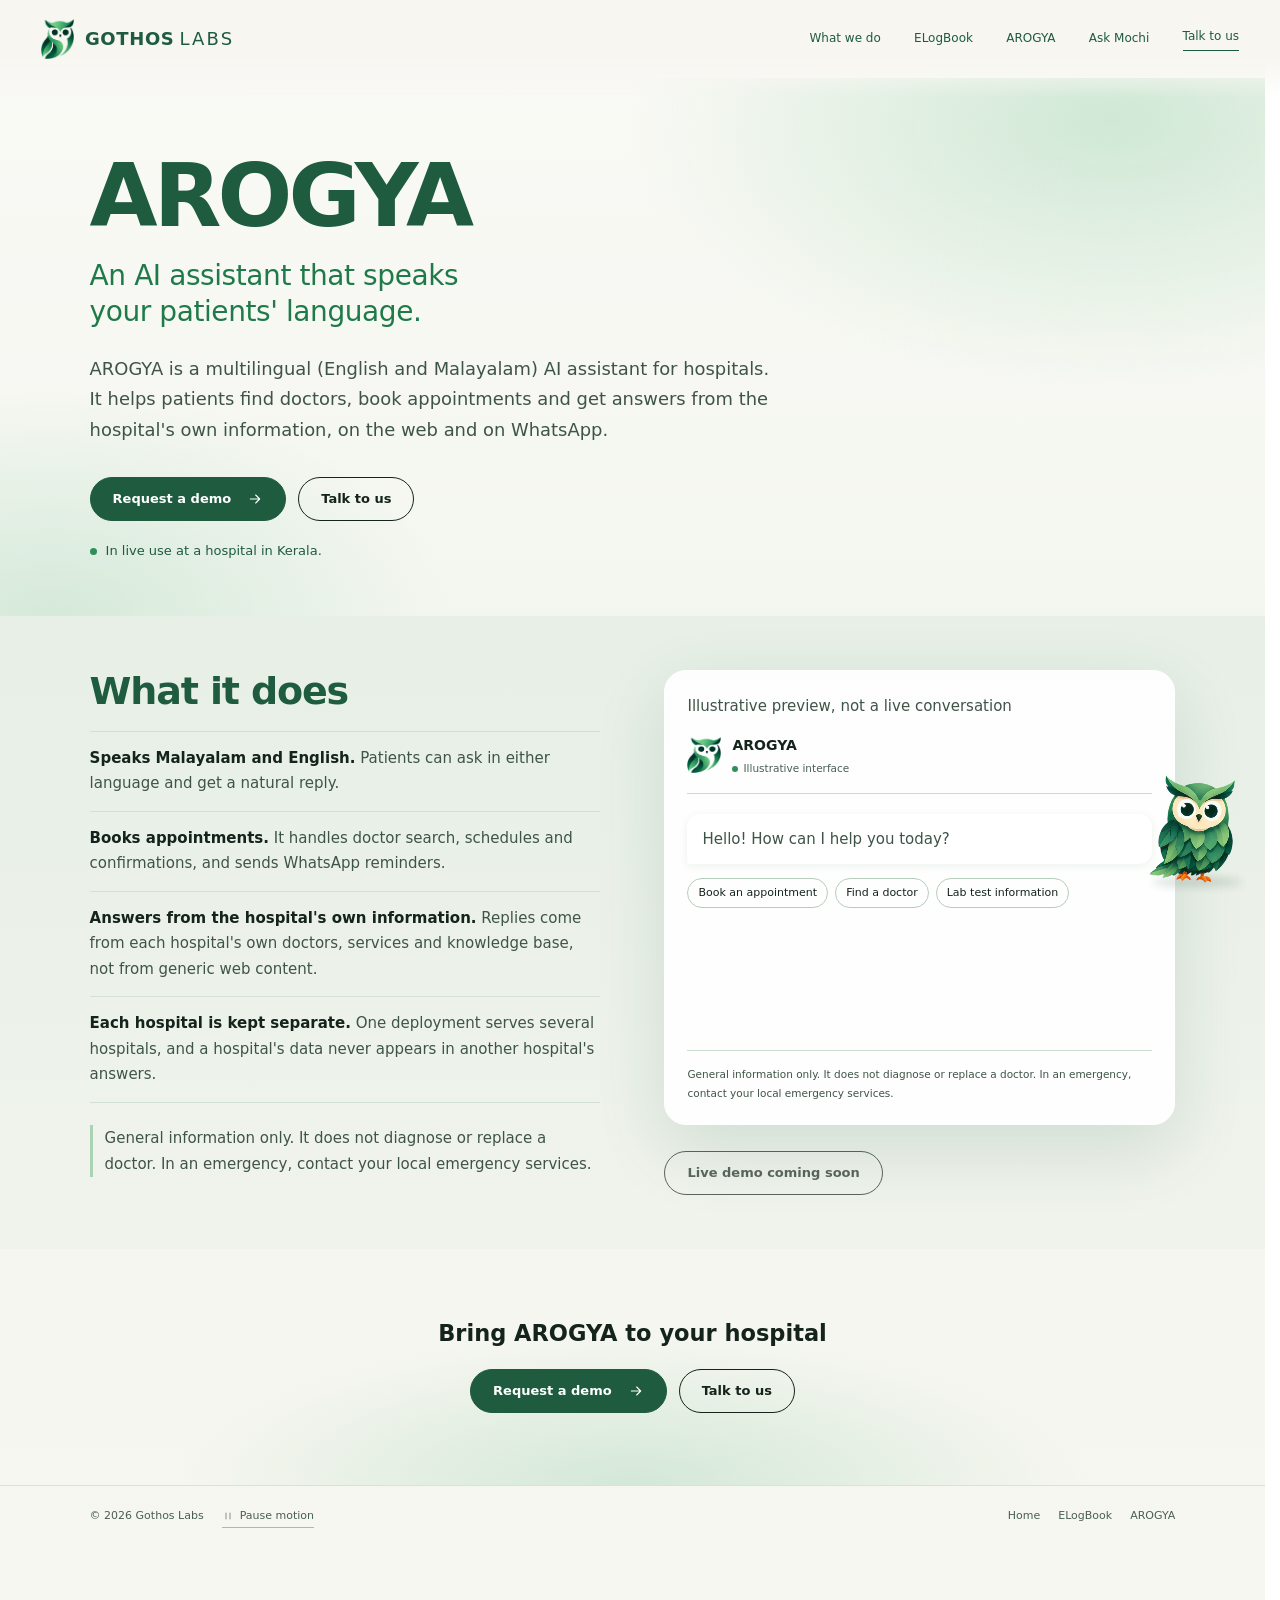
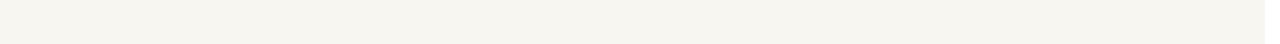
==== commit 1b77a122: "feat: add Mochi liveliness animations and refreshed owl atlas Rebuilt owl atlas, new Mochi motion an" ====
--- a/arogya.html
+++ b/arogya.html
@@ -7,7 +7,7 @@
 <meta property="og:url" content="https://www.gothoslabs.com/arogya.html">
 <meta property="og:type" content="website">
 <meta property="og:image" content="https://www.gothoslabs.com/assets/logo/gothos-logo.png">
-<link rel="icon" type="image/png" href="assets/logo/gothos-logo.png"><link rel="preload" href="assets/owl/owl-atlas.webp" as="image" type="image/webp"><link rel="preload" href="fonts/poppins-400.woff2" as="font" type="font/woff2" crossorigin><link rel="stylesheet" href="styles.css?v=deck-3"><link rel="stylesheet" href="product-page.css?v=deck-3"><link rel="stylesheet" href="owl-chat.css?v=deck-3"><script defer src="site.js?v=deck-3"></script><script defer src="owl.js?v=deck-3"></script><script defer src="chat.js?v=sprite-1"></script>
+<link rel="icon" type="image/png" href="assets/logo/gothos-logo.png"><link rel="preload" href="assets/owl/owl-atlas.webp?v=polish-1" as="image" type="image/webp"><link rel="preload" href="fonts/poppins-400.woff2" as="font" type="font/woff2" crossorigin><link rel="stylesheet" href="styles.css?v=deck-3"><link rel="stylesheet" href="product-page.css?v=deck-3"><link rel="stylesheet" href="owl-chat.css?v=deck-3"><script defer src="site.js?v=deck-3"></script><script defer src="owl.js?v=deck-3"></script><script defer src="chat.js?v=sprite-1"></script>
 </head><body class="product-page">
 <a class="skip-link" href="#main">Skip to content</a><svg aria-hidden="true" class="svg-definitions" xmlns="http://www.w3.org/2000/svg"><defs>
 <symbol id="arrow" viewBox="0 0 24 24"><path d="M5 12h14m-6-6 6 6-6 6" fill="none" stroke="currentColor" stroke-linecap="round" stroke-linejoin="round" stroke-width="1.6"></path></symbol>
--- a/owl-chat.css
+++ b/owl-chat.css
@@ -1,8 +1,8 @@
-#owl-layer{position:fixed;inset:0;z-index:20;pointer-events:none;perspective:900px;overflow:visible}#owl-layer:not(.is-ready){visibility:hidden}#owl{position:absolute;left:0;top:0;width:400px;height:400px;transform-origin:center;pointer-events:none;will-change:transform;color:var(--forest)}.owl-hit{position:absolute;left:105px;top:96px;width:170px;height:226px;border:0;border-radius:42% 42% 36% 36%;background:none;padding:0;pointer-events:auto;cursor:pointer}.owl-hit:focus-visible{outline:10px solid var(--emerald);outline-offset:6px}#owl-layer.flying .owl-hit{pointer-events:none}.owl-sprite{position:absolute;left:0;top:0;display:block;transform-origin:0 0;pointer-events:none}.owl-frame{position:absolute;left:0;top:0;display:block;opacity:0;background-repeat:no-repeat;pointer-events:none;will-change:opacity}#shadow{position:absolute;left:0;top:0;background:#173d29;width:200px;height:18px;border-radius:50%;filter:blur(10px);pointer-events:none}.owl-hover>.owl-sprite{translate:0 -4px;transition:translate .2s}.position-fade{animation:position-fade .18s ease-out}.chat-dialog{position:fixed;inset:0;width:100vw;max-width:none;height:100svh;max-height:none;margin:0;padding:0;overflow:hidden;border:0;background:transparent;color:var(--ink)}.chat-dialog::backdrop{background:#f7f6f1bd;backdrop-filter:blur(10px)}.chat-panel{position:absolute;top:26vh;left:50%;translate:-50% 0;width:min(420px,92vw);height:min(620px,68vh);border-radius:28px;background:#fff;box-shadow:0 22px 100px #174b3026;border:1px solid #d7e3d9;display:flex;flex-direction:column;padding-top:0;animation:chat-open .5s cubic-bezier(.2,.7,.2,1) both;transform-origin:top center;overflow:hidden}.chat-header{padding:17px 22px 15px;display:flex;align-items:center;justify-content:space-between;border-bottom:1px solid #e1e9e3;gap:12px}.chat-header h2{font-size:16px;font-weight:600}.chat-header p{font-size:10px;color:var(--muted);margin-top:7px}.chat-header .dialog-close{width:30px;height:30px}.chat-messages{flex:1;min-height:0;overflow-y:auto;padding:21px;display:flex;flex-direction:column;gap:14px;scrollbar-width:thin;scrollbar-color:#bfd3c6 transparent}.message{max-width:95%;font-size:12px;line-height:1.75;border-radius:14px 14px 14px 3px;padding:12px 14px;white-space:pre-wrap;overflow-wrap:anywhere;flex:none}.message-bot{background:#eef4ef;color:var(--ink);align-self:flex-start}.message-user{background:var(--forest);color:#fff;align-self:flex-end;border-radius:14px 14px 3px 14px}.chat-chips{display:flex;flex-wrap:wrap;gap:7px;flex:none}.chat-chips button{border:1px solid #aec9b7;border-radius:999px;background:#fff;font-size:10px;line-height:1.5;padding:9px 12px;max-width:100%;color:var(--forest)}.chat-chips button:hover:not(:disabled){background:var(--sage)}.chat-chips button:disabled{color:#5d6c61;border-color:#ccd8cf;background:#f4f6f4}.chat-typing{padding:0 24px 12px;display:flex;gap:5px;align-items:center;font-size:10px;color:var(--muted)}.chat-typing i{width:4px;height:4px;background:var(--emerald);border-radius:50%;animation:typing .7s infinite alternate}.chat-typing i:nth-child(2){animation-delay:.15s}.chat-typing i:nth-child(3){animation-delay:.3s}.chat-form{display:flex;align-items:center;gap:9px;margin:0 17px 12px;padding:8px 8px 8px 12px;border:1px solid #b8d0bf;border-radius:14px;flex:none}.chat-form input{min-width:0;flex:1;border:0;background:none;padding:4px;font-size:12px;outline-offset:2px}.chat-form button{border:0;border-radius:9px;width:35px;height:35px;background:var(--forest);color:white;display:grid;place-items:center;flex:none}.chat-form button svg{width:16px;height:16px}.chat-form button:disabled{opacity:.5}.chat-local-note{font-size:9px;color:var(--muted);text-align:center;margin:0 12px 12px;flex:none}.motion-off .chat-panel{animation:none}.motion-off .chat-typing i,.document-hidden .chat-typing i{animation-play-state:paused}.motion-off .owl-hover>.owl-sprite{translate:none;transition:none}
+#owl-layer{position:fixed;inset:0;z-index:20;pointer-events:none;perspective:900px;overflow:visible}#owl-layer:not(.is-ready){visibility:hidden}#owl{position:absolute;left:0;top:0;width:400px;height:400px;transform-origin:center;pointer-events:none;will-change:transform;color:var(--forest)}.owl-hit{position:absolute;left:105px;top:96px;width:170px;height:226px;border:0;border-radius:42% 42% 36% 36%;background:none;padding:0;pointer-events:auto;cursor:pointer}.owl-hit:focus-visible{outline:10px solid var(--emerald);outline-offset:6px}#owl-layer.flying .owl-hit{pointer-events:none}.owl-sprite{position:absolute;left:0;top:0;display:block;transform-origin:0 0;pointer-events:none}.owl-frame{position:absolute;left:0;top:0;display:block;opacity:0;background-repeat:no-repeat;pointer-events:none;will-change:opacity}#shadow{position:absolute;left:0;top:0;background:#173d29;width:200px;height:18px;border-radius:50%;filter:blur(10px);pointer-events:none}.position-fade{animation:position-fade .18s ease-out}.chat-dialog{position:fixed;inset:0;width:100vw;max-width:none;height:100svh;max-height:none;margin:0;padding:0;overflow:hidden;border:0;background:transparent;color:var(--ink)}.chat-dialog::backdrop{background:#f7f6f1bd;backdrop-filter:blur(10px)}.chat-panel{position:absolute;top:26vh;left:50%;translate:-50% 0;width:min(420px,92vw);height:min(620px,68vh);border-radius:28px;background:#fff;box-shadow:0 22px 100px #174b3026;border:1px solid #d7e3d9;display:flex;flex-direction:column;padding-top:0;animation:chat-open .5s cubic-bezier(.2,.7,.2,1) both;transform-origin:top center;overflow:hidden}.chat-header{padding:17px 22px 15px;display:flex;align-items:center;justify-content:space-between;border-bottom:1px solid #e1e9e3;gap:12px}.chat-header h2{font-size:16px;font-weight:600}.chat-header p{font-size:10px;color:var(--muted);margin-top:7px}.chat-header .dialog-close{width:30px;height:30px}.chat-messages{flex:1;min-height:0;overflow-y:auto;padding:21px;display:flex;flex-direction:column;gap:14px;scrollbar-width:thin;scrollbar-color:#bfd3c6 transparent}.message{max-width:95%;font-size:12px;line-height:1.75;border-radius:14px 14px 14px 3px;padding:12px 14px;white-space:pre-wrap;overflow-wrap:anywhere;flex:none}.message-bot{background:#eef4ef;color:var(--ink);align-self:flex-start}.message-user{background:var(--forest);color:#fff;align-self:flex-end;border-radius:14px 14px 3px 14px}.chat-chips{display:flex;flex-wrap:wrap;gap:7px;flex:none}.chat-chips button{border:1px solid #aec9b7;border-radius:999px;background:#fff;font-size:10px;line-height:1.5;padding:9px 12px;max-width:100%;color:var(--forest)}.chat-chips button:hover:not(:disabled){background:var(--sage)}.chat-chips button:disabled{color:#5d6c61;border-color:#ccd8cf;background:#f4f6f4}.chat-typing{padding:0 24px 12px;display:flex;gap:5px;align-items:center;font-size:10px;color:var(--muted)}.chat-typing i{width:4px;height:4px;background:var(--emerald);border-radius:50%;animation:typing .7s infinite alternate}.chat-typing i:nth-child(2){animation-delay:.15s}.chat-typing i:nth-child(3){animation-delay:.3s}.chat-form{display:flex;align-items:center;gap:9px;margin:0 17px 12px;padding:8px 8px 8px 12px;border:1px solid #b8d0bf;border-radius:14px;flex:none}.chat-form input{min-width:0;flex:1;border:0;background:none;padding:4px;font-size:12px;outline-offset:2px}.chat-form button{border:0;border-radius:9px;width:35px;height:35px;background:var(--forest);color:white;display:grid;place-items:center;flex:none}.chat-form button svg{width:16px;height:16px}.chat-form button:disabled{opacity:.5}.chat-local-note{font-size:9px;color:var(--muted);text-align:center;margin:0 12px 12px;flex:none}.motion-off .chat-panel{animation:none}.motion-off .chat-typing i,.document-hidden .chat-typing i{animation-play-state:paused}
 .type-character{animation:type-character .02s linear both}.greeting-chips{animation:chat-open .3s 1s both}.motion-off .type-character{animation:none}.motion-off .greeting-chips{animation:none}@keyframes type-character{from{opacity:0}50%,to{opacity:1}}
 @keyframes chat-open{from{opacity:0;transform:scale(.76)}to{opacity:1;transform:scale(1)}}@keyframes position-fade{from{opacity:.25}to{opacity:1}}
 @media(max-width:759px){.chat-panel{top:auto;bottom:0;width:100%;height:78svh;border-radius:26px 26px 0 0;padding-top:0}.chat-header{padding:14px 20px}.chat-header h2{font-size:15px}.chat-messages{padding:18px;gap:12px}.message{font-size:12px}.chat-form{margin-bottom:9px}.chat-form input{font-size:16px}.chat-form button{width:38px;height:38px}.chat-local-note{padding-bottom:env(safe-area-inset-bottom,0px)}}
-@media(prefers-reduced-motion:reduce){.chat-panel,.position-fade{animation:none}.owl-hover>.owl-sprite{translate:none}.chat-typing i{animation:none}}
+@media(prefers-reduced-motion:reduce){.chat-panel,.position-fade{animation:none}.chat-typing i{animation:none}}
 
 .chat-dialog::backdrop{transition:opacity .23s}.chat-dialog.is-closing::backdrop{opacity:0}.chat-dialog.is-closing .chat-panel{animation:chat-close .24s ease both;opacity:0;transform:scale(.8);pointer-events:none}
 
@@ -20,3 +20,12 @@
 .chat-owl-avatar{position:absolute;left:0;top:0;width:400px;height:400px;transform-origin:0 0;pointer-events:none}
 
 .chat-owl-transfer{position:fixed;left:0;top:0;width:400px;height:400px;transform-origin:0 0;pointer-events:none;z-index:50}
+
+.owl-motion-canvas{position:absolute;inset:0;pointer-events:none}
+.owl-frame[hidden],.owl-motion-canvas[hidden]{display:none}
+@media(max-width:759px){
+  .deck-mode .s-wwd .wwd-side{justify-content:flex-start;margin-top:20px;padding-inline-start:12px}
+  .deck-mode .s-arogya .slide-cta{flex-direction:row-reverse;justify-content:flex-end}
+  .deck-mode .s-arogya .perch{margin-inline-start:12px}
+  .deck-mode .s-owl .cta-row{column-gap:16px}
+}
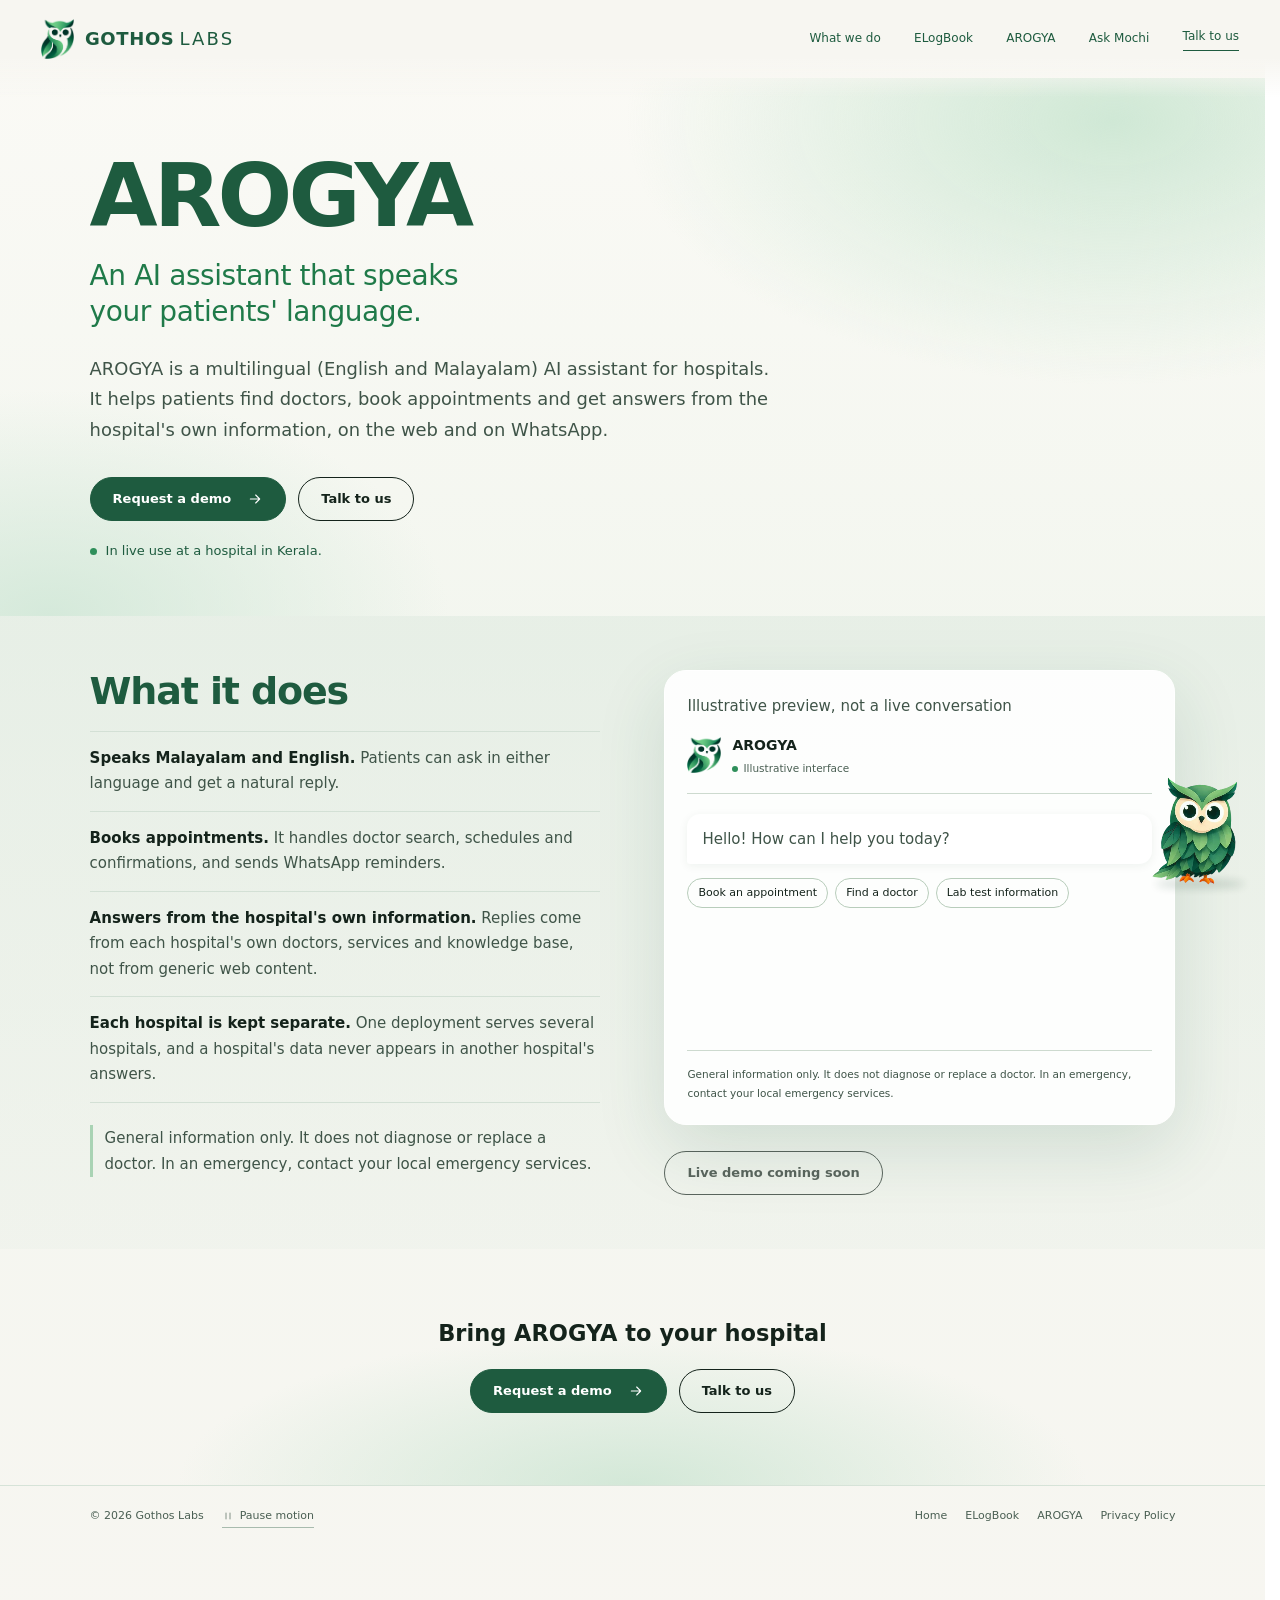
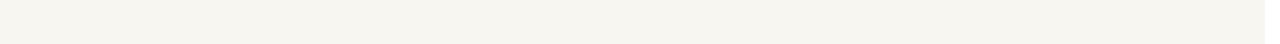
==== commit 535e8b2f: "feat: add draft website privacy policy, collection notices and enquiry recipient Adds a noindex draf" ====
--- a/arogya.html
+++ b/arogya.html
@@ -7,7 +7,7 @@
 <meta property="og:url" content="https://www.gothoslabs.com/arogya.html">
 <meta property="og:type" content="website">
 <meta property="og:image" content="https://www.gothoslabs.com/assets/logo/gothos-logo.png">
-<link rel="icon" type="image/png" href="assets/logo/gothos-logo.png"><link rel="preload" href="assets/owl/owl-atlas.webp?v=polish-1" as="image" type="image/webp"><link rel="preload" href="fonts/poppins-400.woff2" as="font" type="font/woff2" crossorigin><link rel="stylesheet" href="styles.css?v=deck-3"><link rel="stylesheet" href="product-page.css?v=deck-3"><link rel="stylesheet" href="owl-chat.css?v=deck-3"><script defer src="site.js?v=deck-3"></script><script defer src="owl.js?v=deck-3"></script><script defer src="chat.js?v=sprite-1"></script>
+<link rel="icon" type="image/png" href="assets/logo/gothos-logo.png"><link rel="preload" href="assets/owl/owl-atlas.webp?v=polish-1" as="image" type="image/webp"><link rel="preload" href="fonts/poppins-400.woff2" as="font" type="font/woff2" crossorigin><link rel="stylesheet" href="styles.css?v=deck-3"><link rel="stylesheet" href="product-page.css?v=deck-3"><link rel="stylesheet" href="owl-chat.css?v=polish-3"><link rel="stylesheet" href="privacy.css"><script defer src="site.js?v=deck-3"></script><script defer src="owl.js?v=polish-5"></script><script defer src="chat.js?v=privacy-1"></script>
 </head><body class="product-page">
 <a class="skip-link" href="#main">Skip to content</a><svg aria-hidden="true" class="svg-definitions" xmlns="http://www.w3.org/2000/svg"><defs>
 <symbol id="arrow" viewBox="0 0 24 24"><path d="M5 12h14m-6-6 6 6-6 6" fill="none" stroke="currentColor" stroke-linecap="round" stroke-linejoin="round" stroke-width="1.6"></path></symbol>
@@ -40,10 +40,10 @@
   <div class="button-row"><a class="pill pill--solid" href="index.html#contact">Request a demo <svg aria-hidden="true" viewBox="0 0 24 24"><use href="#arrow"/></svg></a><a class="pill" href="index.html#contact">Talk to us</a></div>
 </div></section>
 
-<div class="pp-foot"><div class="pp-wrap"><footer class="slim-footer"><div class="footer-settings"><span>© <span id="year">2026</span> Gothos Labs</span><button id="motion-control" class="motion-control" type="button" aria-pressed="false"><svg aria-hidden="true" viewBox="0 0 18 18" fill="none" stroke="currentColor"><path id="motion-icon" d="M6 4v10M12 4v10"/></svg><span>Pause motion</span></button></div><nav aria-label="Footer navigation"><a href="index.html#top">Home</a><a href="elogbook.html">ELogBook</a><a href="arogya.html">AROGYA</a></nav></footer></div></div>
+<div class="pp-foot"><div class="pp-wrap"><footer class="slim-footer"><div class="footer-settings"><span>© <span id="year">2026</span> Gothos Labs</span><button id="motion-control" class="motion-control" type="button" aria-pressed="false"><svg aria-hidden="true" viewBox="0 0 18 18" fill="none" stroke="currentColor"><path id="motion-icon" d="M6 4v10M12 4v10"/></svg><span>Pause motion</span></button></div><nav aria-label="Footer navigation"><a href="index.html#top">Home</a><a href="elogbook.html">ELogBook</a><a href="arogya.html">AROGYA</a><a href="privacy.html">Privacy Policy</a></nav></footer></div></div>
 </main>
 <div id="owl-layer"><div id="shadow" aria-hidden="true"></div><div id="owl"><span class="owl-sprite" aria-hidden="true"></span><button class="owl-hit" type="button" data-chat aria-label="Open Mochi, Gothos's website guide"></button></div></div>
 <dialog class="modal demo-dialog" id="assistant-dialog" aria-labelledby="demo-title" aria-modal="true"><div class="dialog-heading"><h2 id="demo-title">AROGYA</h2><button class="dialog-close" type="button" aria-label="Close assistant demo">×</button></div><p class="demo-notice">Demo only. Please don't enter personal health information.</p><div id="demo-host" class="demo-host"></div><p><a id="demo-new-tab" target="_blank" rel="noopener noreferrer">Open in a new tab</a></p><p class="disclaimer">General information only. It does not diagnose or replace a doctor. In an emergency, contact your local emergency services.</p></dialog>
-<dialog class="chat-dialog" id="chat-dialog" aria-labelledby="chat-title" aria-modal="true"><div class="chat-panel"><header class="chat-header"><span class="chat-owl-avatar" aria-hidden="true"></span><div><h2 id="chat-title">Mochi, your Gothos guide</h2><p><span class="online-dot"></span>AI website guide</p></div><button class="dialog-close" type="button" aria-label="Close Mochi">×</button></header><div class="chat-messages" id="chat-messages" role="log" aria-live="polite" aria-relevant="additions" aria-label="Conversation with Mochi"></div><div class="chat-typing" id="chat-typing" role="status" hidden><i></i><i></i><i></i><span class="sr-only">Mochi is typing</span></div><form class="chat-form" id="chat-form"><label class="sr-only" for="chat-input">Message Mochi</label><input id="chat-input" name="message" autocomplete="off" maxlength="1200" placeholder="Ask about Gothos Labs…" required><button type="submit" aria-label="Send message"><svg aria-hidden="true" viewBox="0 0 24 24" fill="none" stroke="currentColor" stroke-width="1.7"><path d="M5 12h14m-6-6 6 6-6 6"/></svg></button></form><p class="chat-local-note">AI replies use an external service. Please don't share health or sensitive information.</p></div></dialog>
+<dialog class="chat-dialog" id="chat-dialog" aria-labelledby="chat-title" aria-modal="true"><div class="chat-panel"><header class="chat-header"><span class="chat-owl-avatar" aria-hidden="true"></span><div><h2 id="chat-title">Mochi, your Gothos guide</h2><p><span class="online-dot"></span>AI website guide</p></div><button class="dialog-close" type="button" aria-label="Close Mochi">×</button></header><div class="chat-messages" id="chat-messages" role="log" aria-live="polite" aria-relevant="additions" aria-label="Conversation with Mochi"></div><div class="chat-typing" id="chat-typing" role="status" hidden><i></i><i></i><i></i><span class="sr-only">Mochi is typing</span></div><p class="chat-local-note" id="mochi-privacy"><strong>Draft notice.</strong> For AI replies, OpenAI receives your question and recent chat. Please leave out health or sensitive details. <a href="privacy.html#collection">Privacy Policy</a></p><form class="chat-form" id="chat-form" method="post"><label class="sr-only" for="chat-input">Message Mochi</label><input id="chat-input" name="message" autocomplete="off" maxlength="1200" aria-describedby="mochi-privacy" placeholder="Ask about Gothos Labs…" required><button type="submit" aria-label="Send message"><svg aria-hidden="true" viewBox="0 0 24 24" fill="none" stroke="currentColor" stroke-width="1.7"><path d="M5 12h14m-6-6 6 6-6 6"/></svg></button></form></div></dialog>
 <noscript><style>#owl-layer,[data-chat],[data-live-assistant],.motion-control,.menu-button{display:none!important}.nav-links{display:flex;position:static;box-shadow:none;border:0;padding:0;font-size:10px;gap:10px}.sequence-item{opacity:1;transform:none}</style><p class="no-js-note">Mochi, our website guide, needs JavaScript. Product information and navigation remain available.</p></noscript>
 </body></html>
--- a/privacy.css
+++ b/privacy.css
@@ -0,0 +1,55 @@
+.privacy-header,
+.privacy-footer {
+  display: flex;
+  align-items: center;
+  justify-content: space-between;
+  flex-wrap: wrap;
+  gap: 12px 24px;
+  padding: 18px var(--gx);
+  color: var(--forest);
+  font-size: 14px;
+}
+
+.privacy-header { border-bottom: 1px solid #d6e3d8; }
+.privacy-footer { border-top: 1px solid #d6e3d8; }
+.privacy-main {
+  width: min(760px, calc(100% - 2 * var(--gx)));
+  margin-inline: auto;
+  padding-block: clamp(32px, 7vw, 80px);
+  overflow-wrap: anywhere;
+}
+
+.privacy-main h1 {
+  color: var(--forest);
+  font-size: clamp(34px, 6.2vw, 62px);
+  letter-spacing: -.045em;
+}
+
+.privacy-lede {
+  margin-top: 16px;
+  color: var(--muted);
+  font-size: clamp(15px, 2vw, 19px);
+}
+
+.privacy-draft {
+  margin-top: 20px;
+  padding: 11px 15px;
+  border-left: 3px solid var(--emerald);
+  background: #e9efe5;
+  color: var(--deep);
+  font-size: 14px;
+}
+
+.privacy-main section { margin-top: 34px; }
+.privacy-main h2 { color: var(--forest); font-size: clamp(21px, 4vw, 28px); }
+.privacy-main h3 { margin-top: 19px; color: var(--deep); font-size: 16px; }
+.privacy-main section p { margin-top: 10px; line-height: 1.7; }
+.privacy-page a:not(.brand) { text-underline-offset: 3px; }
+
+#enquiry-privacy,
+#mochi-privacy { font-size: 11px; }
+
+@media (max-width: 759px) {
+  #mochi-privacy { padding-bottom: 0; }
+  #chat-form { margin-bottom: calc(9px + env(safe-area-inset-bottom, 0px)); }
+}
